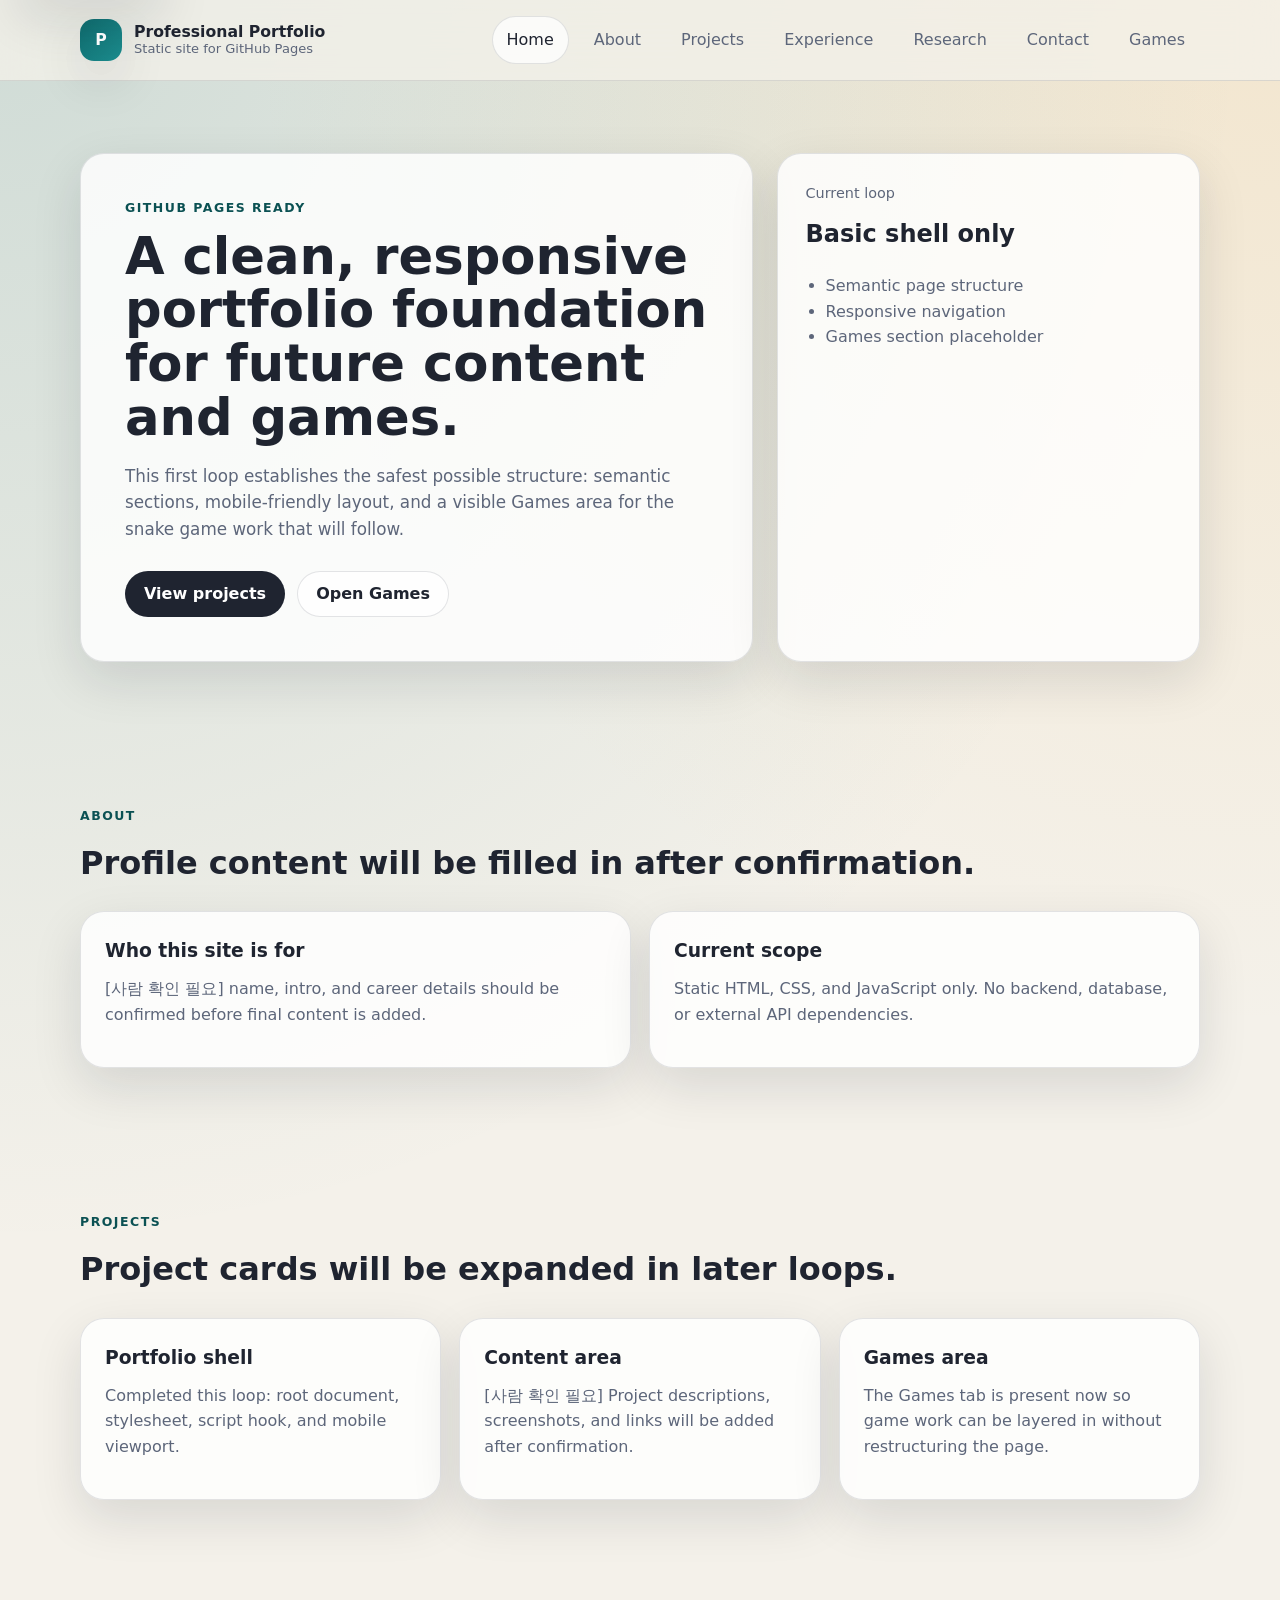
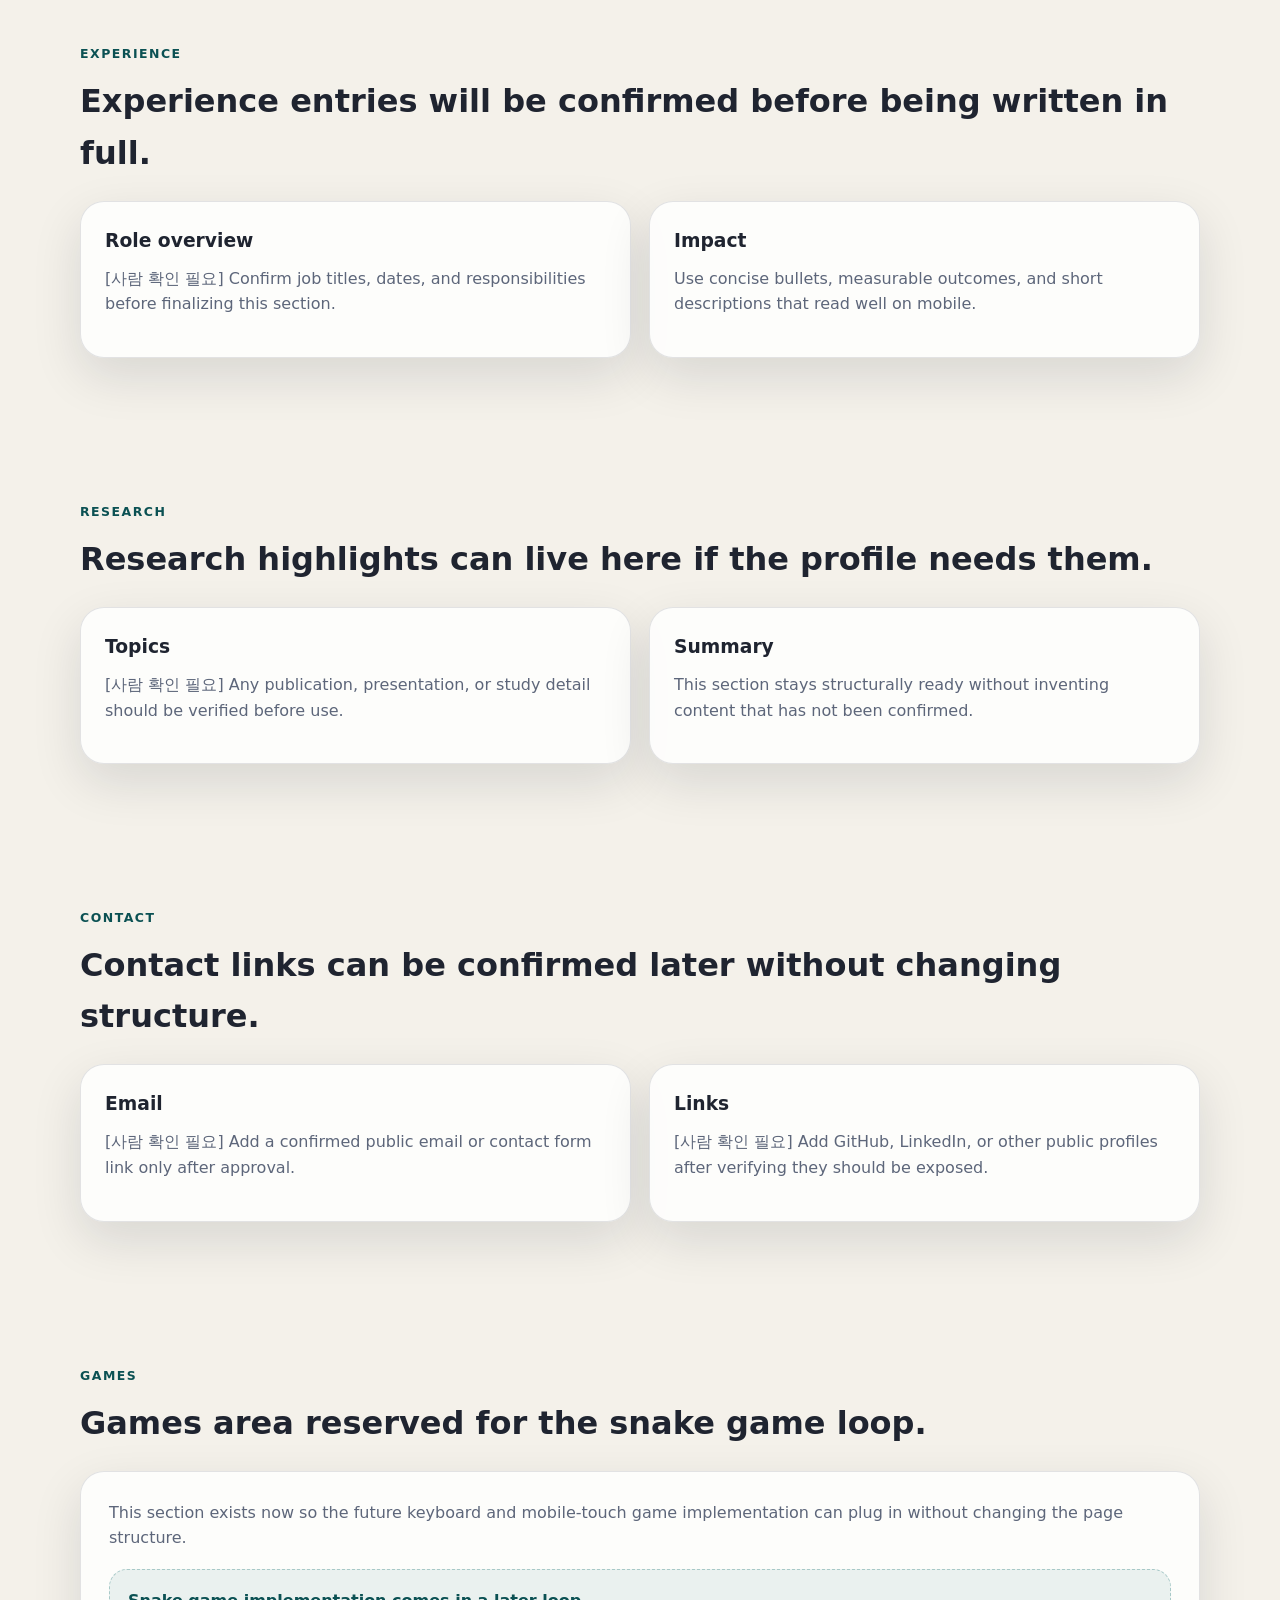
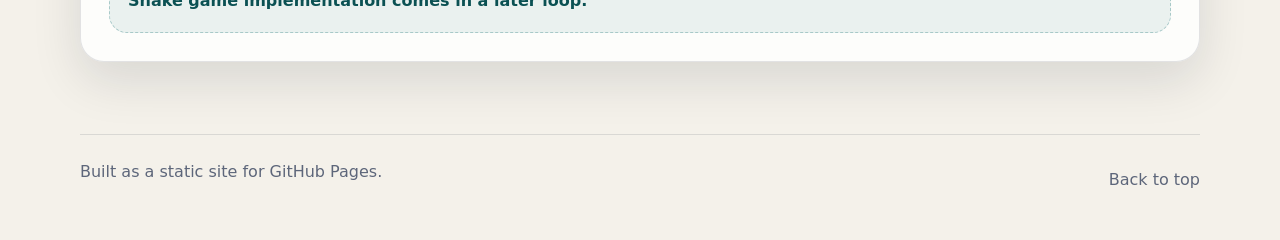
==== index.html @ cdcb4dc9 "Add static portfolio shell and verifier docs" ====
<!doctype html>
<html lang="en">
  <head>
    <meta charset="utf-8">
    <meta name="viewport" content="width=device-width, initial-scale=1">
    <meta name="description" content="Professional portfolio website with a Games section.">
    <title>Professional Portfolio</title>
    <link rel="stylesheet" href="styles.css">
    <script src="script.js" defer></script>
  </head>
  <body>
    <a class="skip-link" href="#main">Skip to content</a>

    <header class="site-header">
      <div class="shell header-shell">
        <a class="brand" href="#home" aria-label="Professional Portfolio home">
          <span class="brand-mark">P</span>
          <span class="brand-text">
            <strong>Professional Portfolio</strong>
            <small>Static site for GitHub Pages</small>
          </span>
        </a>

        <nav class="site-nav" aria-label="Primary">
          <a class="nav-link" href="#home">Home</a>
          <a class="nav-link" href="#about">About</a>
          <a class="nav-link" href="#projects">Projects</a>
          <a class="nav-link" href="#experience">Experience</a>
          <a class="nav-link" href="#research">Research</a>
          <a class="nav-link" href="#contact">Contact</a>
          <a class="nav-link" href="#games">Games</a>
        </nav>
      </div>
    </header>

    <main id="main">
      <section class="hero section shell" id="home">
        <div class="hero-copy">
          <p class="eyebrow">GitHub Pages ready</p>
          <h1>A clean, responsive portfolio foundation for future content and games.</h1>
          <p class="lead">
            This first loop establishes the safest possible structure: semantic sections,
            mobile-friendly layout, and a visible Games area for the snake game work that will follow.
          </p>
          <div class="hero-actions">
            <a class="button button-primary" href="#projects">View projects</a>
            <a class="button button-secondary" href="#games">Open Games</a>
          </div>
        </div>

        <aside class="hero-card" aria-label="Current build status">
          <p class="card-label">Current loop</p>
          <h2>Basic shell only</h2>
          <ul class="status-list">
            <li>Semantic page structure</li>
            <li>Responsive navigation</li>
            <li>Games section placeholder</li>
          </ul>
        </aside>
      </section>

      <section class="section shell" id="about">
        <div class="section-heading">
          <p class="eyebrow">About</p>
          <h2>Profile content will be filled in after confirmation.</h2>
        </div>
        <div class="content-grid">
          <article class="info-card">
            <h3>Who this site is for</h3>
            <p>[사람 확인 필요] name, intro, and career details should be confirmed before final content is added.</p>
          </article>
          <article class="info-card">
            <h3>Current scope</h3>
            <p>Static HTML, CSS, and JavaScript only. No backend, database, or external API dependencies.</p>
          </article>
        </div>
      </section>

      <section class="section shell" id="projects">
        <div class="section-heading">
          <p class="eyebrow">Projects</p>
          <h2>Project cards will be expanded in later loops.</h2>
        </div>
        <div class="project-grid">
          <article class="project-card">
            <h3>Portfolio shell</h3>
            <p>Completed this loop: root document, stylesheet, script hook, and mobile viewport.</p>
          </article>
          <article class="project-card">
            <h3>Content area</h3>
            <p>[사람 확인 필요] Project descriptions, screenshots, and links will be added after confirmation.</p>
          </article>
          <article class="project-card">
            <h3>Games area</h3>
            <p>The Games tab is present now so game work can be layered in without restructuring the page.</p>
          </article>
        </div>
      </section>

      <section class="section shell" id="experience">
        <div class="section-heading">
          <p class="eyebrow">Experience</p>
          <h2>Experience entries will be confirmed before being written in full.</h2>
        </div>
        <div class="content-grid">
          <article class="info-card">
            <h3>Role overview</h3>
            <p>[사람 확인 필요] Confirm job titles, dates, and responsibilities before finalizing this section.</p>
          </article>
          <article class="info-card">
            <h3>Impact</h3>
            <p>Use concise bullets, measurable outcomes, and short descriptions that read well on mobile.</p>
          </article>
        </div>
      </section>

      <section class="section shell" id="research">
        <div class="section-heading">
          <p class="eyebrow">Research</p>
          <h2>Research highlights can live here if the profile needs them.</h2>
        </div>
        <div class="content-grid">
          <article class="info-card">
            <h3>Topics</h3>
            <p>[사람 확인 필요] Any publication, presentation, or study detail should be verified before use.</p>
          </article>
          <article class="info-card">
            <h3>Summary</h3>
            <p>This section stays structurally ready without inventing content that has not been confirmed.</p>
          </article>
        </div>
      </section>

      <section class="section shell" id="contact">
        <div class="section-heading">
          <p class="eyebrow">Contact</p>
          <h2>Contact links can be confirmed later without changing structure.</h2>
        </div>
        <div class="content-grid">
          <article class="info-card">
            <h3>Email</h3>
            <p>[사람 확인 필요] Add a confirmed public email or contact form link only after approval.</p>
          </article>
          <article class="info-card">
            <h3>Links</h3>
            <p>[사람 확인 필요] Add GitHub, LinkedIn, or other public profiles after verifying they should be exposed.</p>
          </article>
        </div>
      </section>

      <section class="section shell" id="games">
        <div class="section-heading">
          <p class="eyebrow">Games</p>
          <h2>Games area reserved for the snake game loop.</h2>
        </div>
        <div class="games-panel">
          <p>
            This section exists now so the future keyboard and mobile-touch game implementation
            can plug in without changing the page structure.
          </p>
          <div class="games-placeholder" role="status" aria-live="polite">
            Snake game implementation comes in a later loop.
          </div>
        </div>
      </section>
    </main>

    <footer class="site-footer shell">
      <p>Built as a static site for GitHub Pages.</p>
      <a href="#home">Back to top</a>
    </footer>
  </body>
</html>
---- styles.css ----
:root {
  color-scheme: light;
  --bg: #f4f1ea;
  --surface: rgba(255, 255, 255, 0.82);
  --surface-strong: #ffffff;
  --text: #1f2430;
  --muted: #5d667a;
  --line: rgba(31, 36, 48, 0.12);
  --accent: #0f6b6d;
  --accent-strong: #0b5153;
  --shadow: 0 18px 50px rgba(20, 28, 40, 0.12);
  --radius: 24px;
  --shell: min(1120px, calc(100vw - 32px));
}

*,
*::before,
*::after {
  box-sizing: border-box;
}

html {
  scroll-behavior: smooth;
}

body {
  margin: 0;
  font-family: Inter, ui-sans-serif, system-ui, -apple-system, BlinkMacSystemFont, "Segoe UI", sans-serif;
  color: var(--text);
  background:
    radial-gradient(circle at top left, rgba(15, 107, 109, 0.16), transparent 34%),
    radial-gradient(circle at top right, rgba(237, 180, 84, 0.18), transparent 28%),
    var(--bg);
  line-height: 1.6;
  overflow-x: clip;
}

a {
  color: inherit;
  text-decoration: none;
}

a:hover {
  color: var(--accent);
}

.skip-link {
  position: absolute;
  top: -48px;
  left: 16px;
  z-index: 20;
  padding: 10px 14px;
  border-radius: 999px;
  background: var(--surface-strong);
  border: 1px solid var(--line);
  box-shadow: var(--shadow);
}

.skip-link:focus {
  top: 16px;
}

.shell {
  width: var(--shell);
  margin: 0 auto;
}

.site-header {
  position: sticky;
  top: 0;
  z-index: 10;
  backdrop-filter: blur(18px);
  background: rgba(244, 241, 234, 0.78);
  border-bottom: 1px solid var(--line);
}

.header-shell {
  display: flex;
  align-items: center;
  justify-content: space-between;
  gap: 24px;
  padding: 16px 0;
}

.brand {
  display: inline-flex;
  align-items: center;
  gap: 12px;
  font-size: 0.98rem;
}

.brand-mark {
  display: grid;
  place-items: center;
  width: 42px;
  height: 42px;
  border-radius: 14px;
  background: linear-gradient(135deg, var(--accent), #1c8c8e);
  color: #fff;
  font-weight: 700;
  box-shadow: var(--shadow);
}

.brand-text {
  display: grid;
}

.brand-text strong,
.brand-text small {
  line-height: 1.2;
}

.brand-text small {
  color: var(--muted);
}

.site-nav {
  display: flex;
  flex-wrap: wrap;
  justify-content: flex-end;
  gap: 10px;
}

.nav-link {
  padding: 10px 14px;
  border-radius: 999px;
  border: 1px solid transparent;
  color: var(--muted);
  transition: background-color 160ms ease, border-color 160ms ease, color 160ms ease;
}

.nav-link:hover,
.nav-link[aria-current="page"] {
  color: var(--text);
  background: rgba(255, 255, 255, 0.72);
  border-color: var(--line);
}

.section {
  padding: 72px 0;
}

.hero {
  display: grid;
  grid-template-columns: minmax(0, 1.35fr) minmax(280px, 0.85fr);
  gap: 24px;
  align-items: stretch;
}

.hero-copy,
.hero-card,
.info-card,
.project-card,
.games-panel {
  background: var(--surface);
  border: 1px solid var(--line);
  border-radius: var(--radius);
  box-shadow: var(--shadow);
}

.hero-copy {
  padding: 44px;
}

.eyebrow {
  margin: 0 0 12px;
  color: var(--accent-strong);
  text-transform: uppercase;
  letter-spacing: 0.12em;
  font-size: 0.78rem;
  font-weight: 700;
}

h1,
h2,
h3,
p {
  margin-top: 0;
}

h1 {
  margin-bottom: 18px;
  font-size: clamp(2.4rem, 4vw, 4.4rem);
  line-height: 1.05;
}

.lead {
  max-width: 62ch;
  margin-bottom: 28px;
  color: var(--muted);
  font-size: 1.05rem;
}

.hero-actions {
  display: flex;
  flex-wrap: wrap;
  gap: 12px;
}

.button {
  display: inline-flex;
  align-items: center;
  justify-content: center;
  min-height: 46px;
  padding: 0 18px;
  border-radius: 999px;
  border: 1px solid var(--line);
  font-weight: 600;
}

.button-primary {
  background: var(--text);
  color: #fff;
}

.button-primary:hover {
  color: #fff;
  background: #11161f;
}

.button-secondary {
  background: rgba(255, 255, 255, 0.72);
}

.hero-card {
  padding: 28px;
}

.card-label {
  margin-bottom: 10px;
  color: var(--muted);
  font-size: 0.9rem;
}

.status-list {
  margin: 18px 0 0;
  padding-left: 20px;
  color: var(--muted);
}

.section-heading {
  margin-bottom: 22px;
}

.section-heading h2 {
  margin-bottom: 0;
  font-size: clamp(1.5rem, 2.5vw, 2.2rem);
}

.content-grid,
.project-grid {
  display: grid;
  gap: 18px;
}

.content-grid {
  grid-template-columns: repeat(2, minmax(0, 1fr));
}

.project-grid {
  grid-template-columns: repeat(3, minmax(0, 1fr));
}

.info-card,
.project-card {
  padding: 24px;
}

.info-card h3,
.project-card h3 {
  margin-bottom: 10px;
}

.info-card p,
.project-card p,
.games-panel p {
  color: var(--muted);
}

.games-panel {
  padding: 28px;
}

.games-placeholder {
  margin-top: 18px;
  padding: 18px;
  border-radius: 18px;
  background: rgba(15, 107, 109, 0.08);
  border: 1px dashed rgba(15, 107, 109, 0.3);
  color: var(--accent-strong);
  font-weight: 600;
}

.site-footer {
  display: flex;
  align-items: center;
  justify-content: space-between;
  gap: 16px;
  padding: 24px 0 40px;
  color: var(--muted);
  border-top: 1px solid var(--line);
}

@media (max-width: 900px) {
  .hero,
  .content-grid,
  .project-grid {
    grid-template-columns: 1fr;
  }

  .hero-copy {
    padding: 32px;
  }
}

@media (max-width: 640px) {
  .shell {
    width: min(100vw - 20px, 1120px);
  }

  .header-shell {
    flex-direction: column;
    align-items: flex-start;
  }

  .site-nav {
    justify-content: flex-start;
    gap: 8px;
  }

  .section {
    padding: 56px 0;
  }

  .hero-copy,
  .hero-card,
  .info-card,
  .project-card,
  .games-panel {
    padding: 22px;
  }

  .site-footer {
    flex-direction: column;
    align-items: flex-start;
  }
}
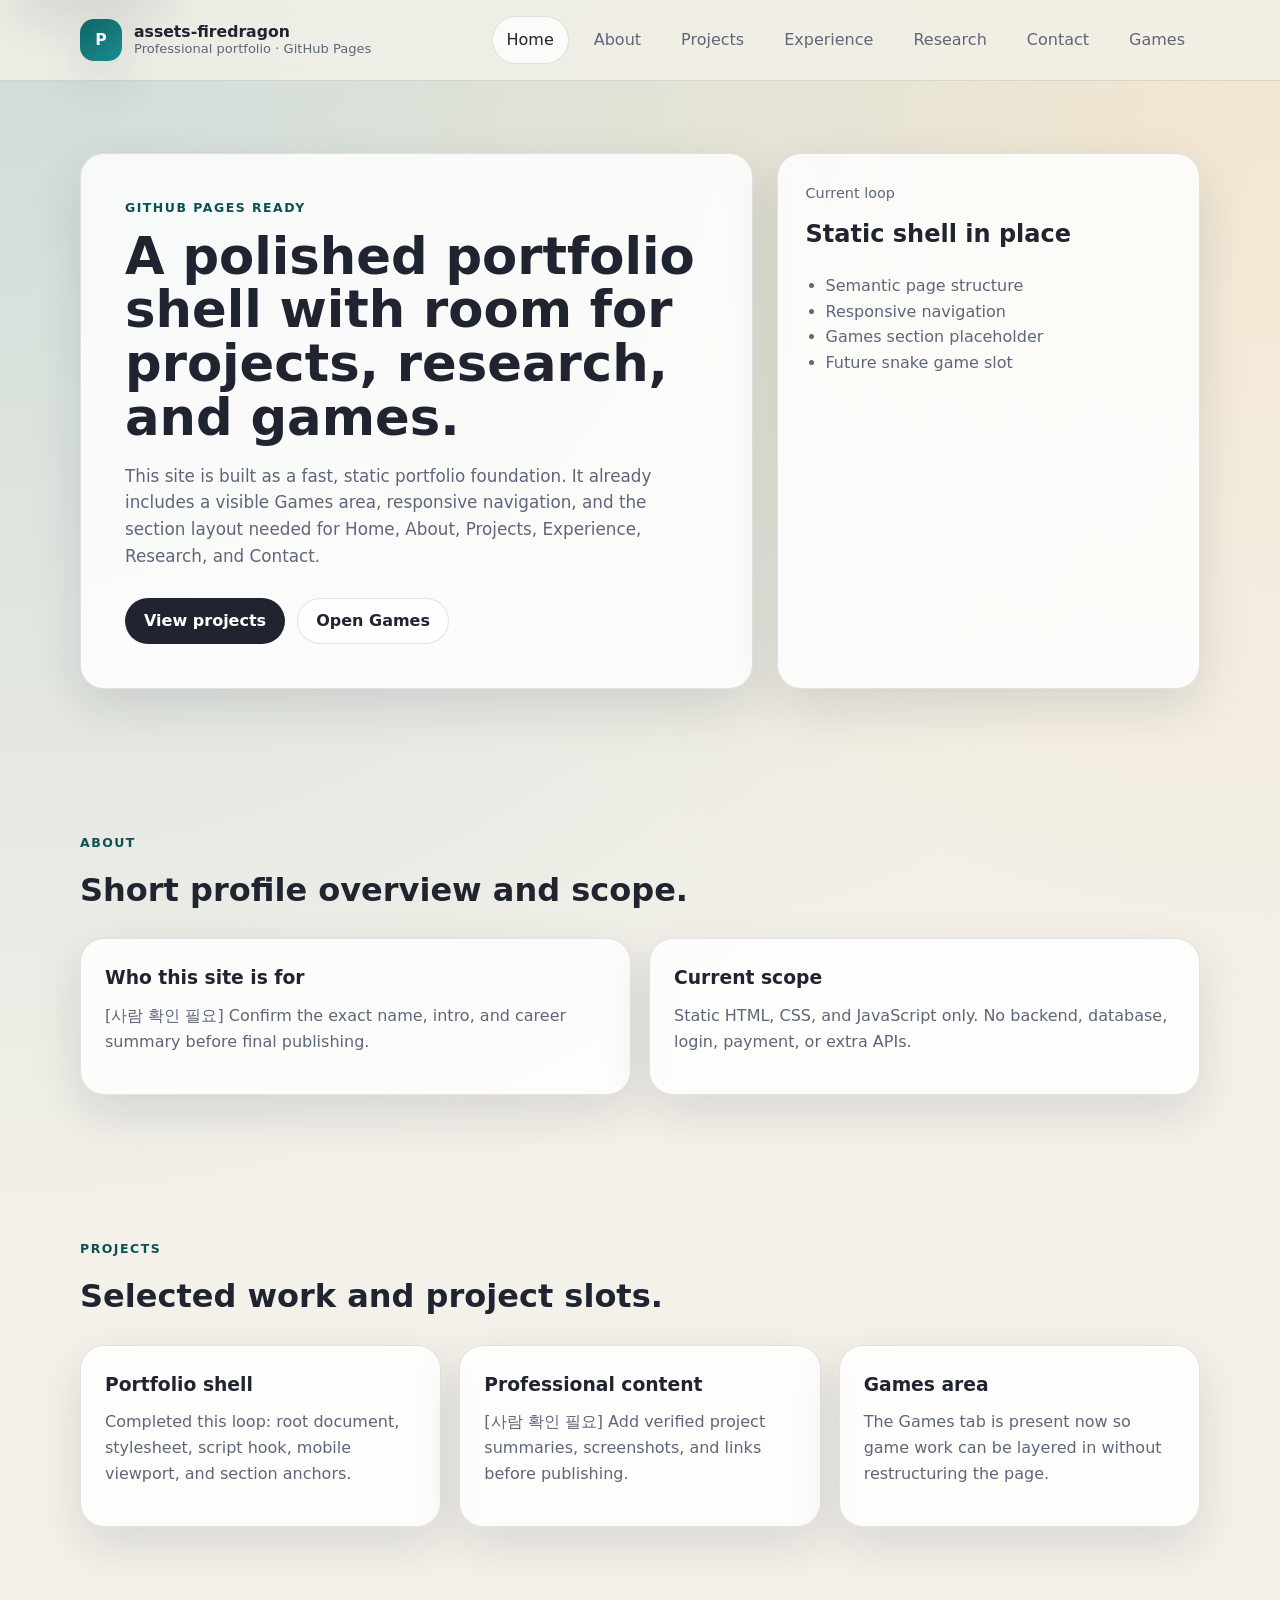
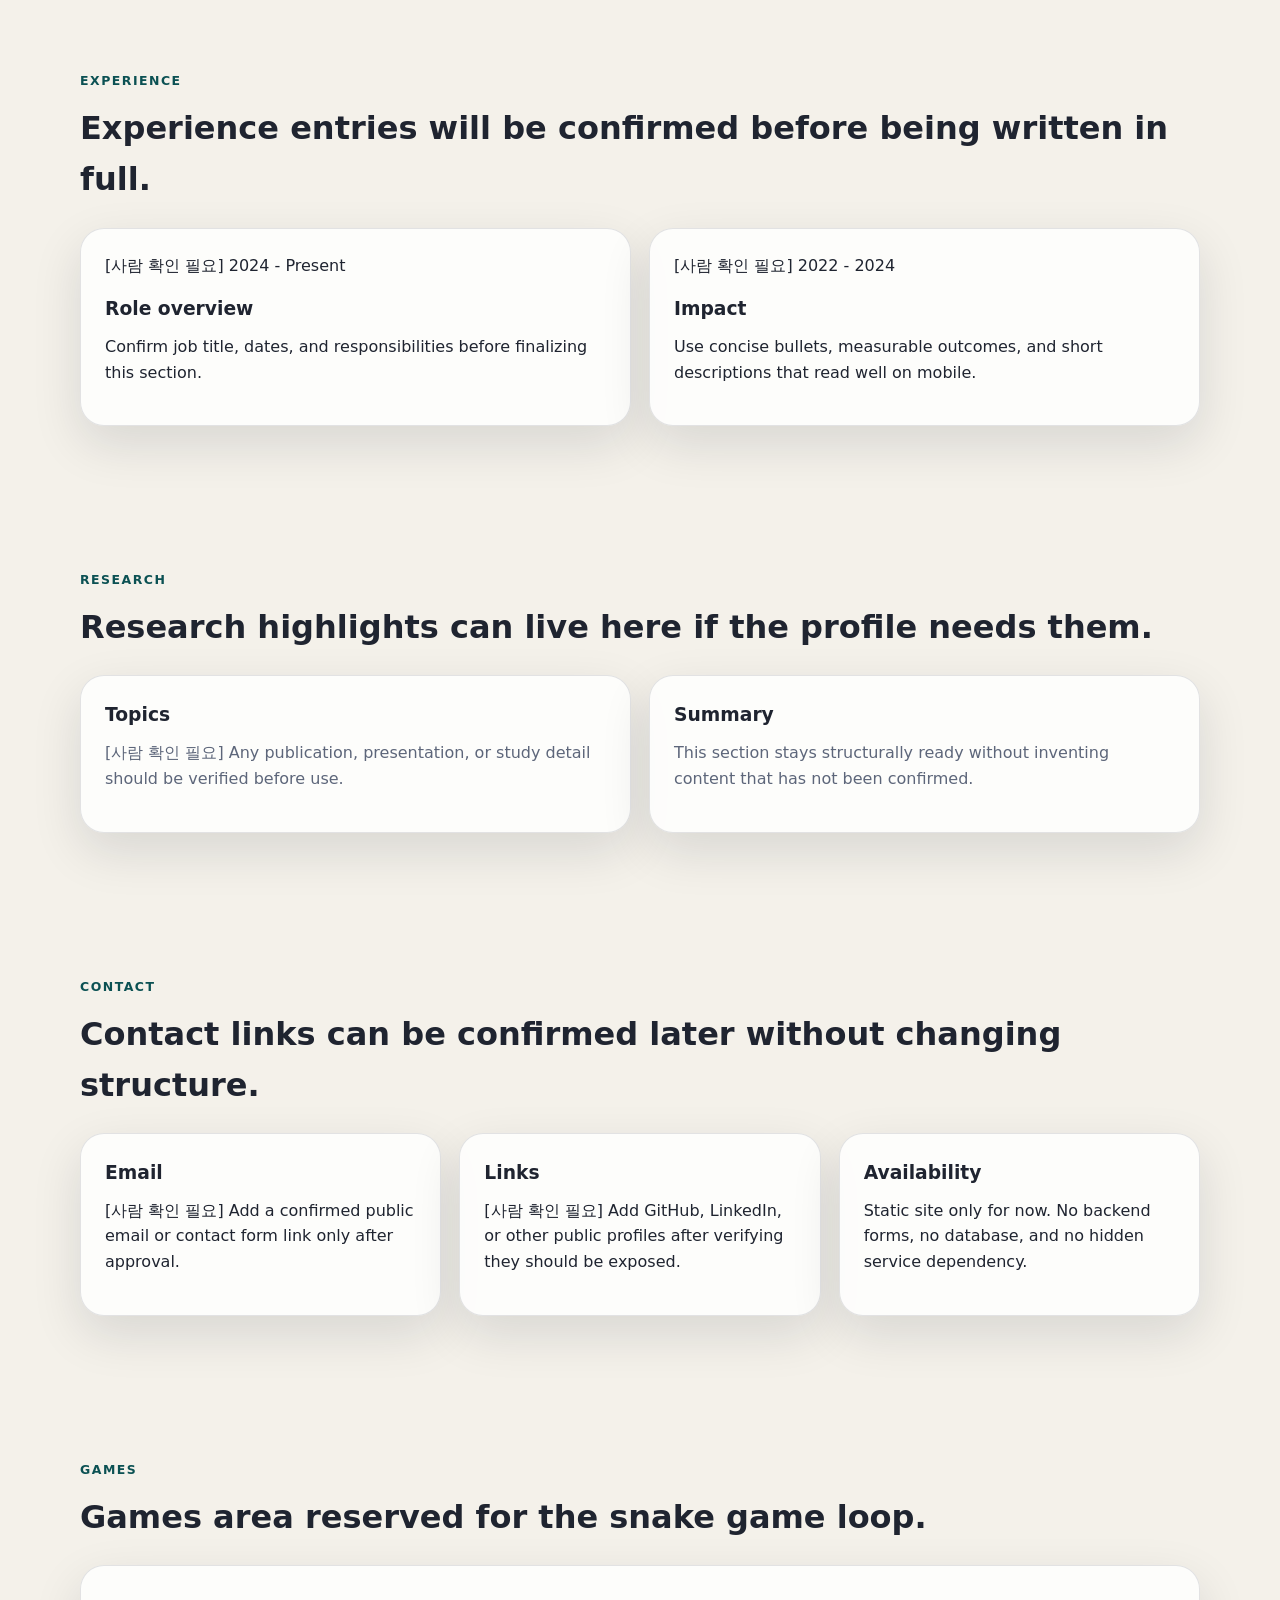
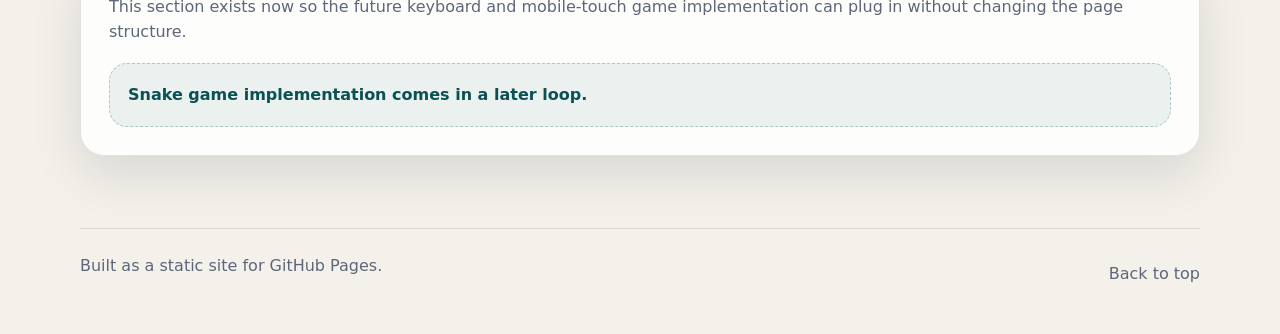
==== commit 4c5ea5c0: "Refresh portfolio content for launch" ====
--- a/index.html
+++ b/index.html
@@ -4,7 +4,7 @@
     <meta charset="utf-8">
     <meta name="viewport" content="width=device-width, initial-scale=1">
     <meta name="description" content="Professional portfolio website with a Games section.">
-    <title>Professional Portfolio</title>
+    <title>assets-firedragon | Professional Portfolio</title>
     <link rel="stylesheet" href="styles.css">
     <script src="script.js" defer></script>
   </head>
@@ -13,11 +13,11 @@
 
     <header class="site-header">
       <div class="shell header-shell">
-        <a class="brand" href="#home" aria-label="Professional Portfolio home">
+        <a class="brand" href="#home" aria-label="assets-firedragon home">
           <span class="brand-mark">P</span>
           <span class="brand-text">
-            <strong>Professional Portfolio</strong>
-            <small>Static site for GitHub Pages</small>
+            <strong>assets-firedragon</strong>
+            <small>Professional portfolio · GitHub Pages</small>
           </span>
         </a>
 
@@ -37,10 +37,11 @@
       <section class="hero section shell" id="home">
         <div class="hero-copy">
           <p class="eyebrow">GitHub Pages ready</p>
-          <h1>A clean, responsive portfolio foundation for future content and games.</h1>
+          <h1>A polished portfolio shell with room for projects, research, and games.</h1>
           <p class="lead">
-            This first loop establishes the safest possible structure: semantic sections,
-            mobile-friendly layout, and a visible Games area for the snake game work that will follow.
+            This site is built as a fast, static portfolio foundation. It already includes
+            a visible Games area, responsive navigation, and the section layout needed for
+            Home, About, Projects, Experience, Research, and Contact.
           </p>
           <div class="hero-actions">
             <a class="button button-primary" href="#projects">View projects</a>
@@ -50,11 +51,12 @@
 
         <aside class="hero-card" aria-label="Current build status">
           <p class="card-label">Current loop</p>
-          <h2>Basic shell only</h2>
+          <h2>Static shell in place</h2>
           <ul class="status-list">
             <li>Semantic page structure</li>
             <li>Responsive navigation</li>
             <li>Games section placeholder</li>
+            <li>Future snake game slot</li>
           </ul>
         </aside>
       </section>
@@ -62,16 +64,16 @@
       <section class="section shell" id="about">
         <div class="section-heading">
           <p class="eyebrow">About</p>
-          <h2>Profile content will be filled in after confirmation.</h2>
+          <h2>Short profile overview and scope.</h2>
         </div>
         <div class="content-grid">
           <article class="info-card">
             <h3>Who this site is for</h3>
-            <p>[사람 확인 필요] name, intro, and career details should be confirmed before final content is added.</p>
+            <p>[사람 확인 필요] Confirm the exact name, intro, and career summary before final publishing.</p>
           </article>
           <article class="info-card">
             <h3>Current scope</h3>
-            <p>Static HTML, CSS, and JavaScript only. No backend, database, or external API dependencies.</p>
+            <p>Static HTML, CSS, and JavaScript only. No backend, database, login, payment, or extra APIs.</p>
           </article>
         </div>
       </section>
@@ -79,16 +81,16 @@
       <section class="section shell" id="projects">
         <div class="section-heading">
           <p class="eyebrow">Projects</p>
-          <h2>Project cards will be expanded in later loops.</h2>
+          <h2>Selected work and project slots.</h2>
         </div>
         <div class="project-grid">
           <article class="project-card">
             <h3>Portfolio shell</h3>
-            <p>Completed this loop: root document, stylesheet, script hook, and mobile viewport.</p>
+            <p>Completed this loop: root document, stylesheet, script hook, mobile viewport, and section anchors.</p>
           </article>
           <article class="project-card">
-            <h3>Content area</h3>
-            <p>[사람 확인 필요] Project descriptions, screenshots, and links will be added after confirmation.</p>
+            <h3>Professional content</h3>
+            <p>[사람 확인 필요] Add verified project summaries, screenshots, and links before publishing.</p>
           </article>
           <article class="project-card">
             <h3>Games area</h3>
@@ -102,12 +104,14 @@
           <p class="eyebrow">Experience</p>
           <h2>Experience entries will be confirmed before being written in full.</h2>
         </div>
-        <div class="content-grid">
-          <article class="info-card">
+        <div class="timeline">
+          <article class="timeline-card">
+            <p class="timeline-meta">[사람 확인 필요] 2024 - Present</p>
             <h3>Role overview</h3>
-            <p>[사람 확인 필요] Confirm job titles, dates, and responsibilities before finalizing this section.</p>
+            <p>Confirm job title, dates, and responsibilities before finalizing this section.</p>
           </article>
-          <article class="info-card">
+          <article class="timeline-card">
+            <p class="timeline-meta">[사람 확인 필요] 2022 - 2024</p>
             <h3>Impact</h3>
             <p>Use concise bullets, measurable outcomes, and short descriptions that read well on mobile.</p>
           </article>
@@ -136,14 +140,18 @@
           <p class="eyebrow">Contact</p>
           <h2>Contact links can be confirmed later without changing structure.</h2>
         </div>
-        <div class="content-grid">
-          <article class="info-card">
+        <div class="contact-grid">
+          <article class="contact-card">
             <h3>Email</h3>
             <p>[사람 확인 필요] Add a confirmed public email or contact form link only after approval.</p>
           </article>
-          <article class="info-card">
+          <article class="contact-card">
             <h3>Links</h3>
             <p>[사람 확인 필요] Add GitHub, LinkedIn, or other public profiles after verifying they should be exposed.</p>
+          </article>
+          <article class="contact-card">
+            <h3>Availability</h3>
+            <p>Static site only for now. No backend forms, no database, and no hidden service dependency.</p>
           </article>
         </div>
       </section>
--- a/styles.css
+++ b/styles.css
@@ -261,13 +261,38 @@
   grid-template-columns: repeat(3, minmax(0, 1fr));
 }
 
+.timeline,
+.contact-grid {
+  display: grid;
+  gap: 18px;
+}
+
+.timeline {
+  grid-template-columns: repeat(2, minmax(0, 1fr));
+}
+
+.contact-grid {
+  grid-template-columns: repeat(3, minmax(0, 1fr));
+}
+
 .info-card,
 .project-card {
   padding: 24px;
 }
 
+.timeline-card,
+.contact-card {
+  padding: 24px;
+  border-radius: var(--radius);
+  background: var(--surface);
+  border: 1px solid var(--line);
+  box-shadow: var(--shadow);
+}
+
 .info-card h3,
-.project-card h3 {
+.project-card h3,
+.timeline-card h3,
+.contact-card h3 {
   margin-bottom: 10px;
 }
 
@@ -304,7 +329,9 @@
 @media (max-width: 900px) {
   .hero,
   .content-grid,
-  .project-grid {
+  .project-grid,
+  .timeline,
+  .contact-grid {
     grid-template-columns: 1fr;
   }
 
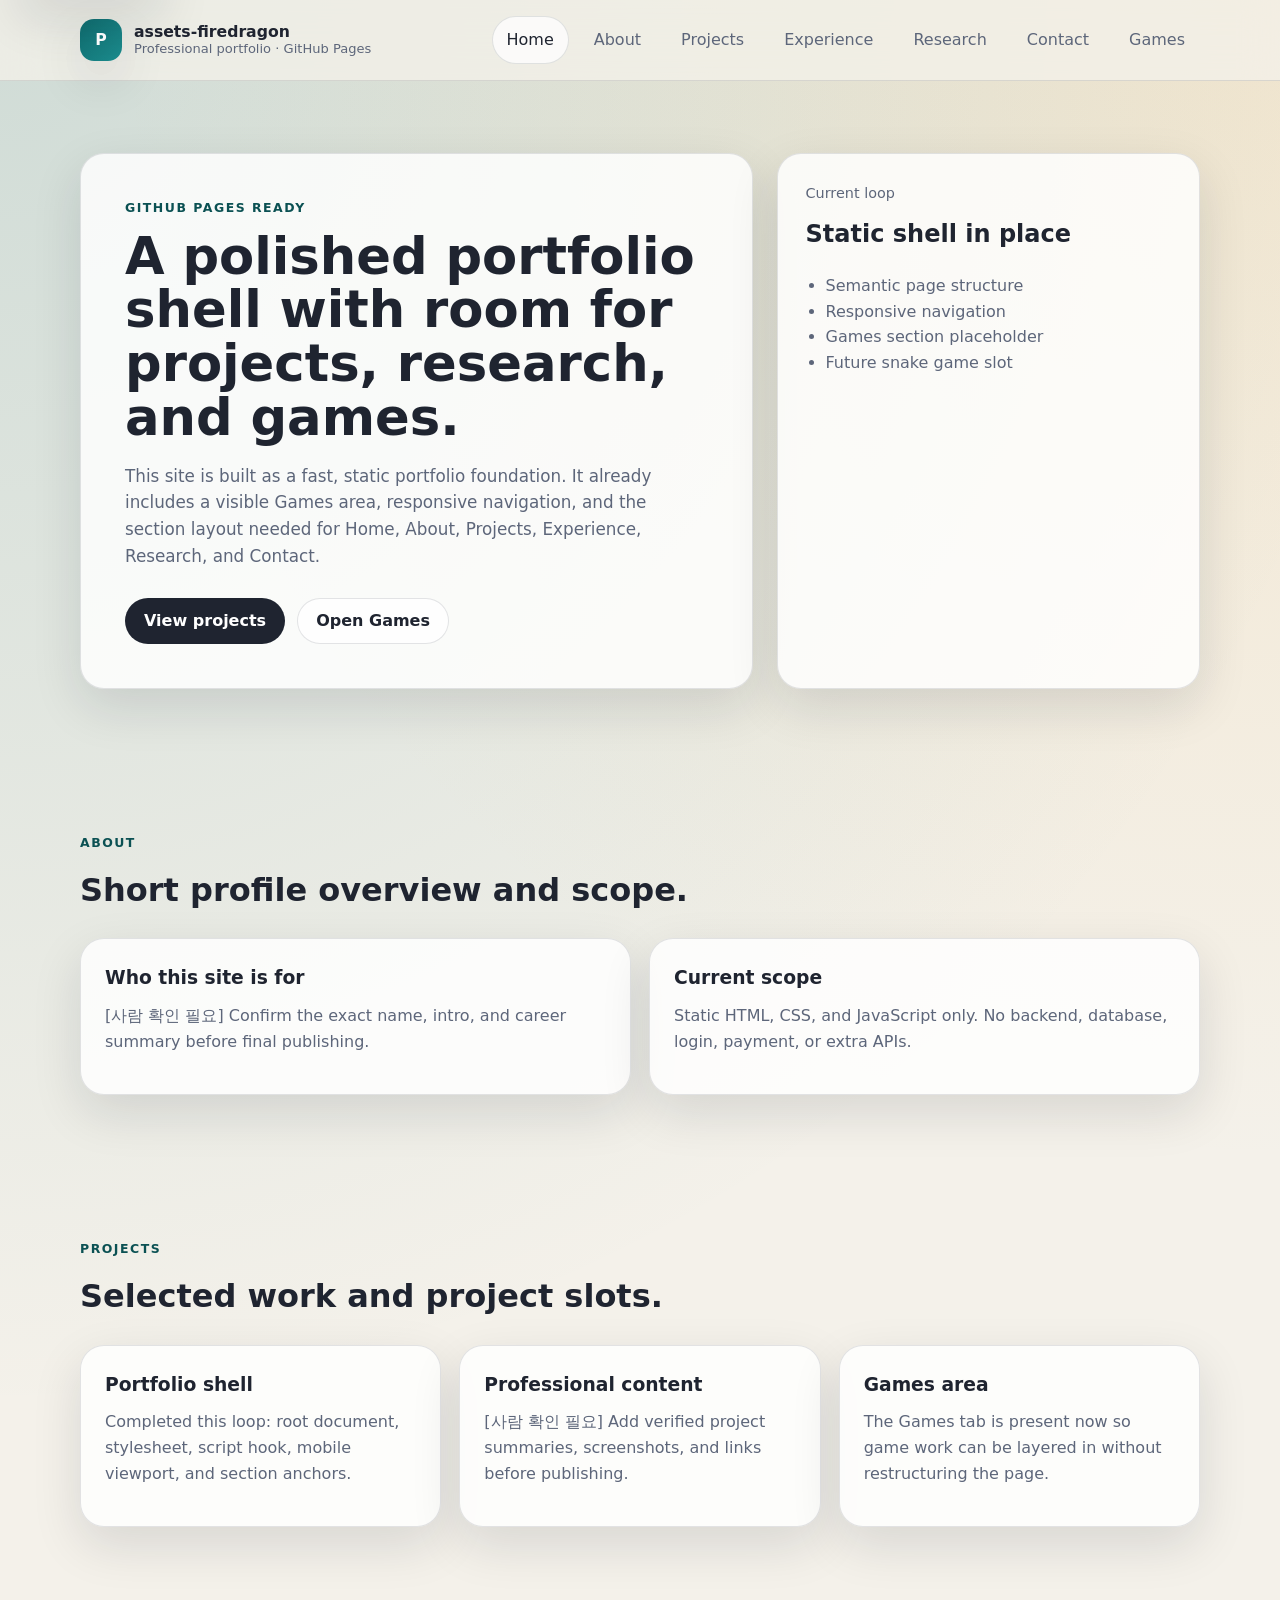
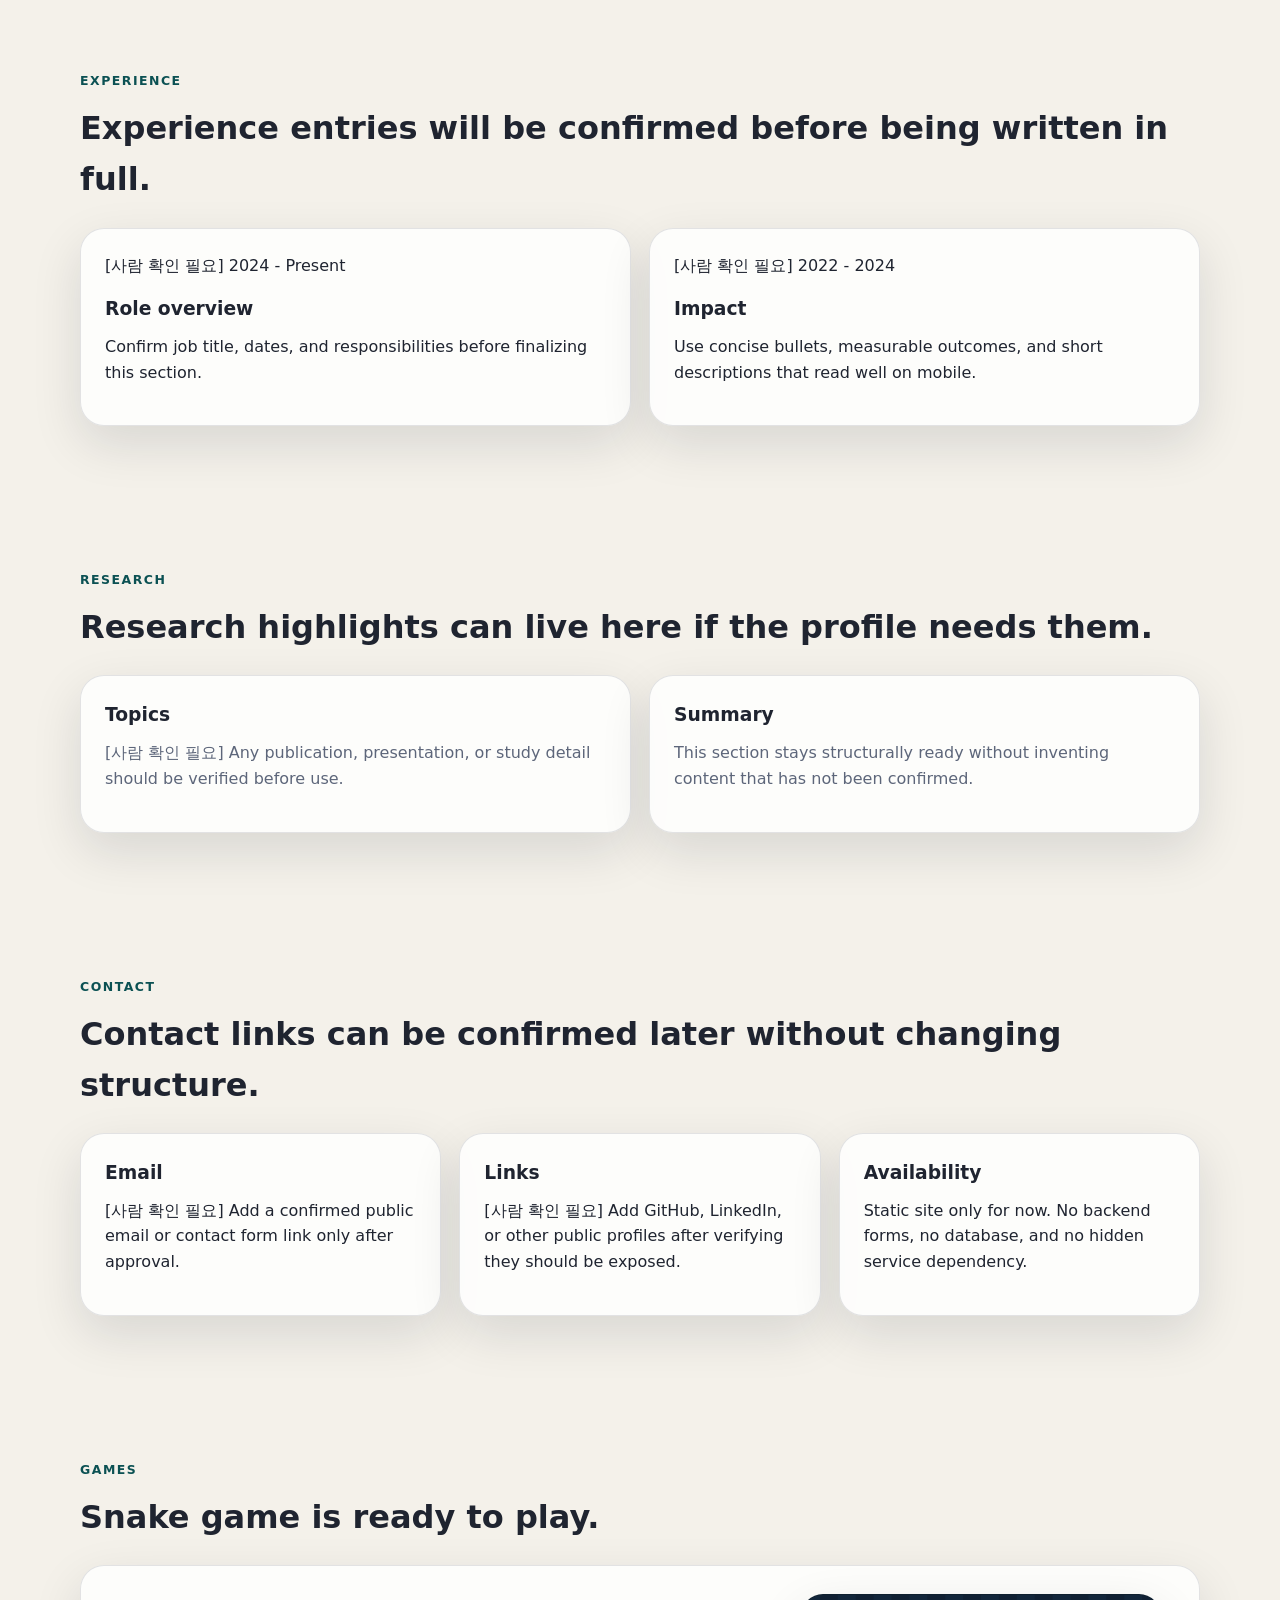
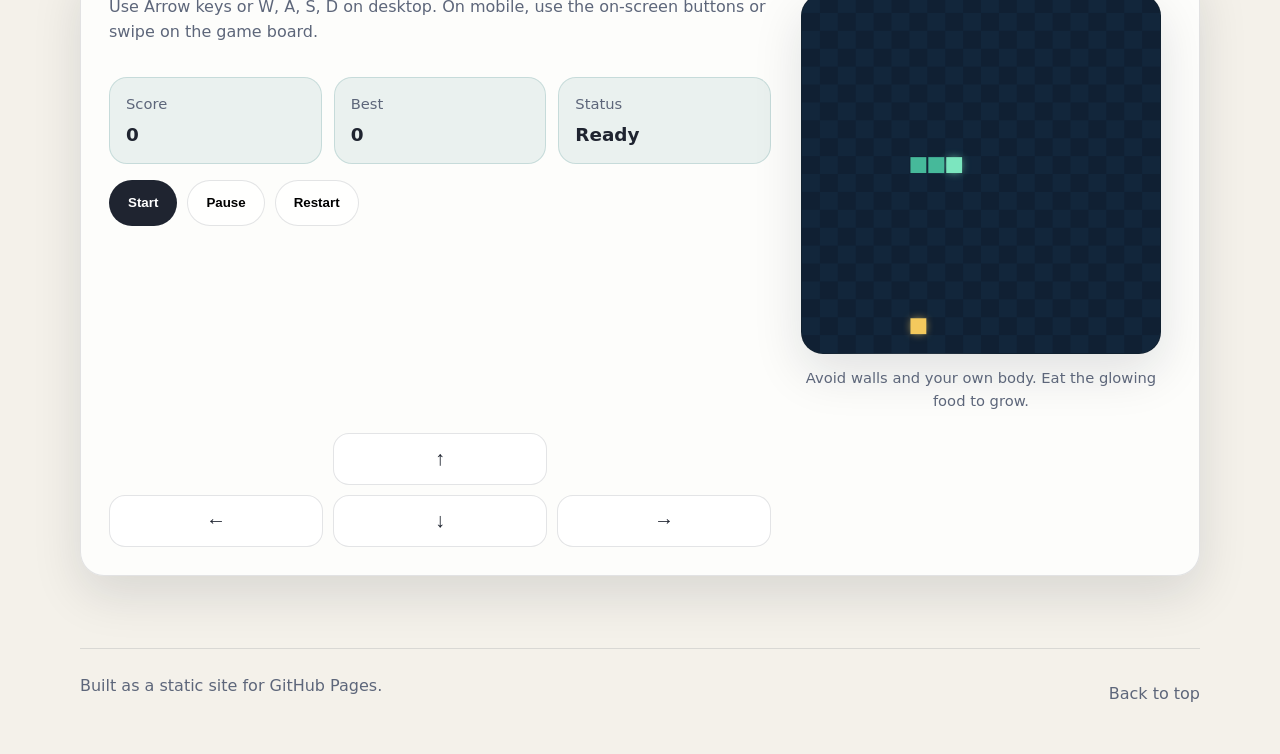
==== commit e962c3f1: "Add playable snake game to Games section" ====
--- a/index.html
+++ b/index.html
@@ -159,15 +159,33 @@
       <section class="section shell" id="games">
         <div class="section-heading">
           <p class="eyebrow">Games</p>
-          <h2>Games area reserved for the snake game loop.</h2>
+          <h2>Snake game is ready to play.</h2>
         </div>
-        <div class="games-panel">
-          <p>
-            This section exists now so the future keyboard and mobile-touch game implementation
-            can plug in without changing the page structure.
-          </p>
-          <div class="games-placeholder" role="status" aria-live="polite">
-            Snake game implementation comes in a later loop.
+        <div class="games-panel" data-game-shell>
+          <div class="games-summary">
+            <p>
+              Use Arrow keys or W, A, S, D on desktop. On mobile, use the on-screen buttons or swipe on the game board.
+            </p>
+            <div class="game-stats" aria-live="polite">
+              <div><span>Score</span><strong data-score>0</strong></div>
+              <div><span>Best</span><strong data-best-score>0</strong></div>
+              <div><span>Status</span><strong data-status>Ready</strong></div>
+            </div>
+            <div class="game-actions">
+              <button class="button button-primary" type="button" data-start>Start</button>
+              <button class="button button-secondary" type="button" data-pause>Pause</button>
+              <button class="button button-secondary" type="button" data-restart>Restart</button>
+            </div>
+          </div>
+          <div class="game-board-wrap">
+            <canvas class="game-board" width="360" height="360" data-canvas aria-label="Snake game board" role="img"></canvas>
+            <p class="game-hint">Avoid walls and your own body. Eat the glowing food to grow.</p>
+          </div>
+          <div class="game-controls" aria-label="Mobile controls">
+            <button class="control control-up" type="button" data-dir="up" aria-label="Move up">↑</button>
+            <button class="control control-left" type="button" data-dir="left" aria-label="Move left">←</button>
+            <button class="control control-down" type="button" data-dir="down" aria-label="Move down">↓</button>
+            <button class="control control-right" type="button" data-dir="right" aria-label="Move right">→</button>
           </div>
         </div>
       </section>
--- a/styles.css
+++ b/styles.css
@@ -304,6 +304,112 @@
 
 .games-panel {
   padding: 28px;
+  display: grid;
+  gap: 20px;
+  grid-template-columns: minmax(0, 1fr) minmax(320px, 380px);
+  align-items: start;
+}
+
+.games-summary {
+  display: grid;
+  gap: 16px;
+}
+
+.game-stats {
+  display: grid;
+  grid-template-columns: repeat(3, minmax(0, 1fr));
+  gap: 12px;
+}
+
+.game-stats div {
+  padding: 14px 16px;
+  border-radius: 18px;
+  background: rgba(15, 107, 109, 0.08);
+  border: 1px solid rgba(15, 107, 109, 0.16);
+}
+
+.game-stats span,
+.game-hint {
+  display: block;
+  color: var(--muted);
+  font-size: 0.92rem;
+}
+
+.game-stats strong {
+  display: block;
+  margin-top: 4px;
+  font-size: 1.15rem;
+}
+
+.game-actions {
+  display: flex;
+  flex-wrap: wrap;
+  gap: 10px;
+}
+
+.game-board-wrap {
+  display: grid;
+  gap: 12px;
+  justify-items: center;
+}
+
+.game-board {
+  width: min(100%, 360px);
+  aspect-ratio: 1;
+  border-radius: 22px;
+  background:
+    radial-gradient(circle at 30% 20%, rgba(255, 255, 255, 0.3), transparent 30%),
+    #102030;
+  border: 1px solid rgba(16, 32, 48, 0.16);
+  box-shadow: inset 0 0 0 1px rgba(255,255,255,0.04), var(--shadow);
+  touch-action: none;
+}
+
+.game-controls {
+  display: grid;
+  grid-template-columns: repeat(3, minmax(0, 1fr));
+  gap: 10px;
+  align-items: center;
+  justify-items: center;
+}
+
+.control {
+  width: 100%;
+  min-height: 52px;
+  border: 1px solid var(--line);
+  border-radius: 16px;
+  background: rgba(255, 255, 255, 0.82);
+  font-size: 1.25rem;
+  font-weight: 700;
+  color: var(--text);
+}
+
+.control-up {
+  grid-column: 2;
+}
+
+.control-left {
+  grid-column: 1;
+}
+
+.control-down {
+  grid-column: 2;
+}
+
+.control-right {
+  grid-column: 3;
+}
+
+.game-hint {
+  margin: 0;
+  text-align: center;
+}
+
+.game-board:focus,
+.control:focus,
+.button:focus {
+  outline: 3px solid rgba(15, 107, 109, 0.35);
+  outline-offset: 2px;
 }
 
 .games-placeholder {
@@ -331,7 +437,8 @@
   .content-grid,
   .project-grid,
   .timeline,
-  .contact-grid {
+  .contact-grid,
+  .games-panel {
     grid-template-columns: 1fr;
   }
 
@@ -371,4 +478,8 @@
     flex-direction: column;
     align-items: flex-start;
   }
-}
+
+  .game-stats {
+    grid-template-columns: 1fr;
+  }
+}
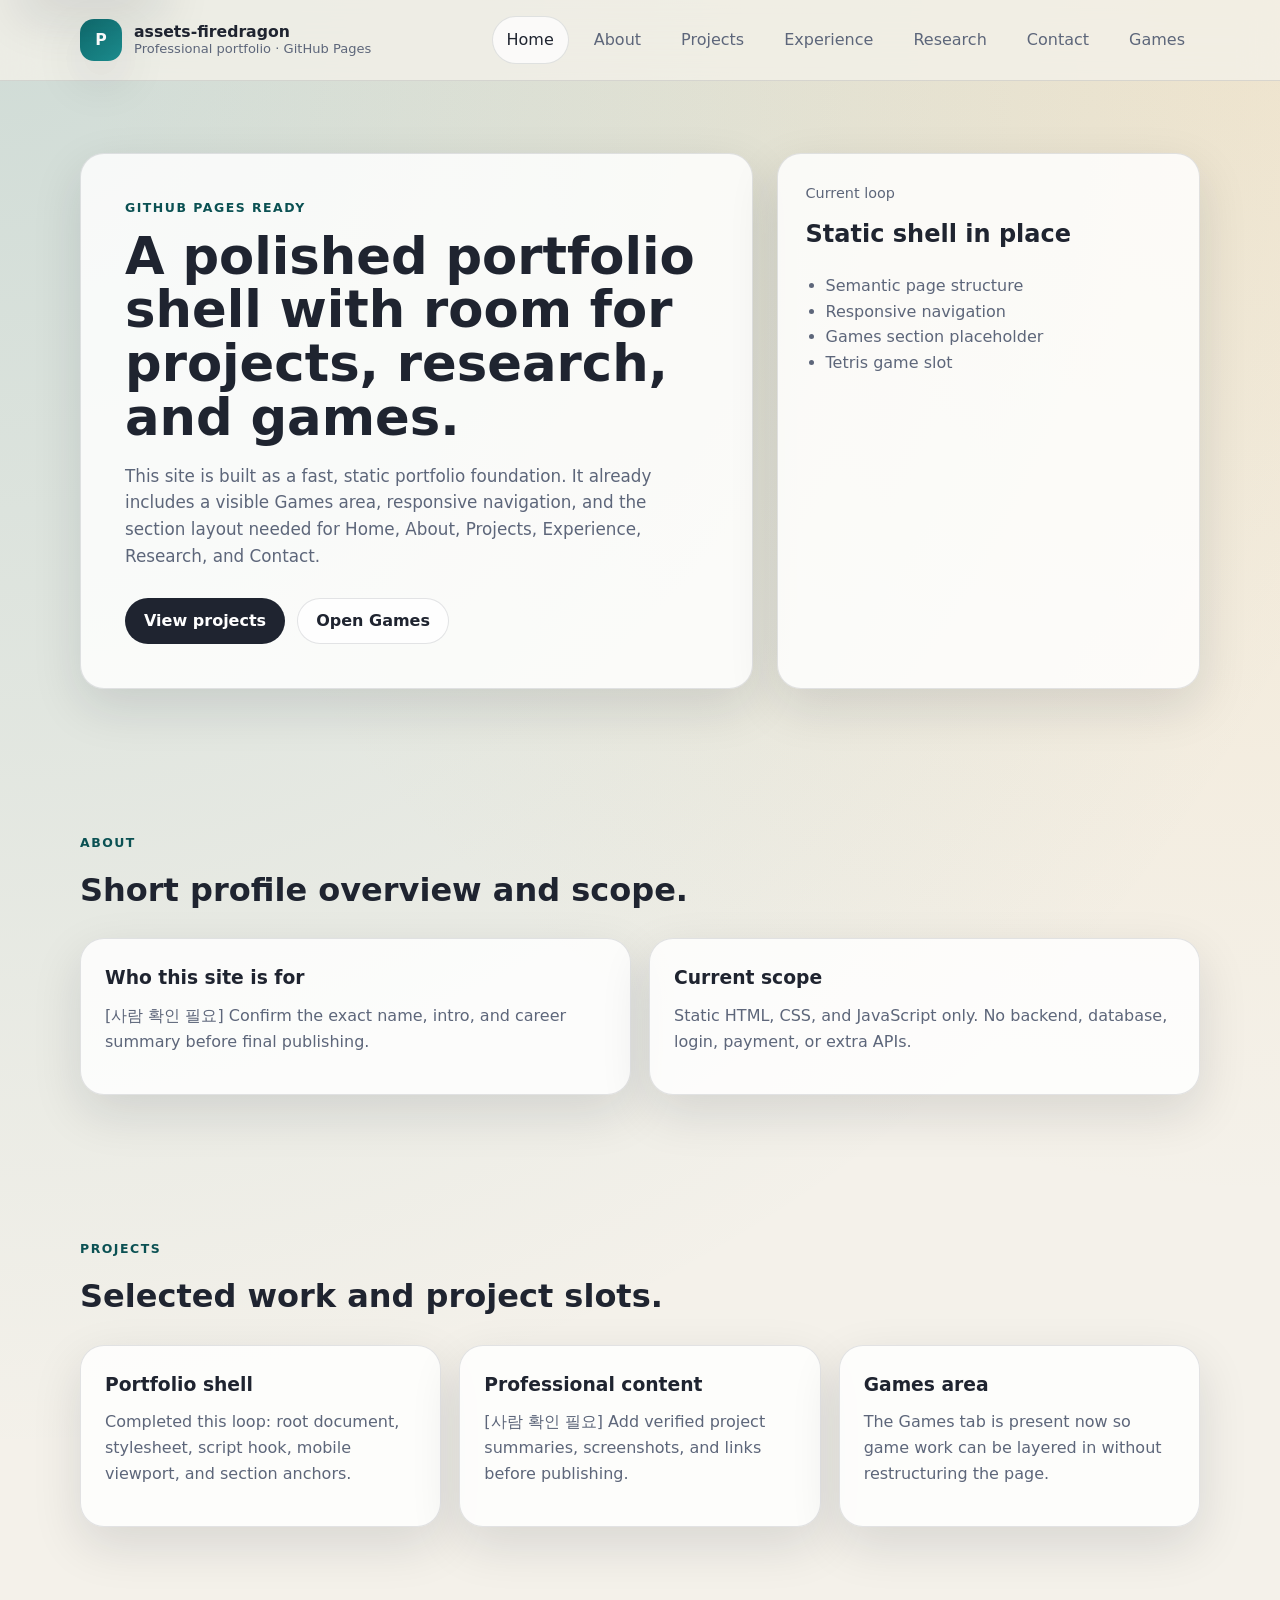
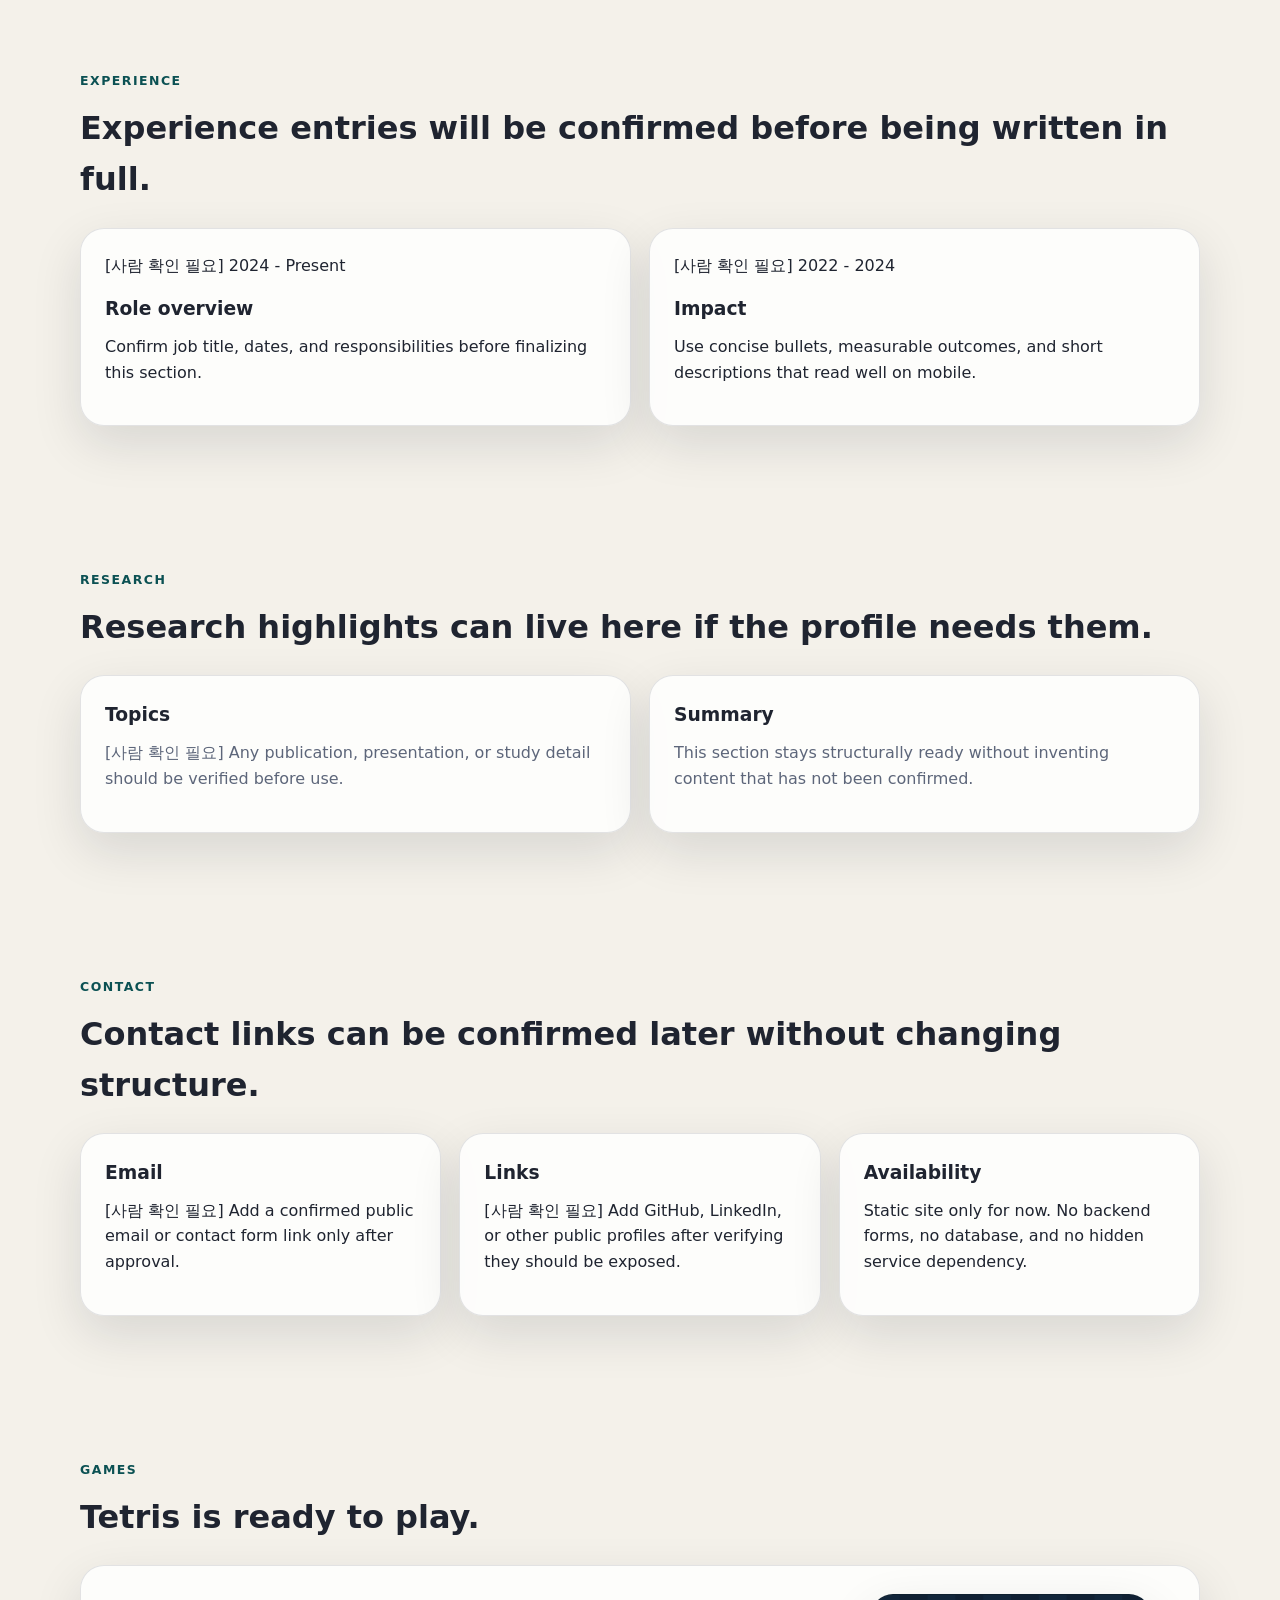
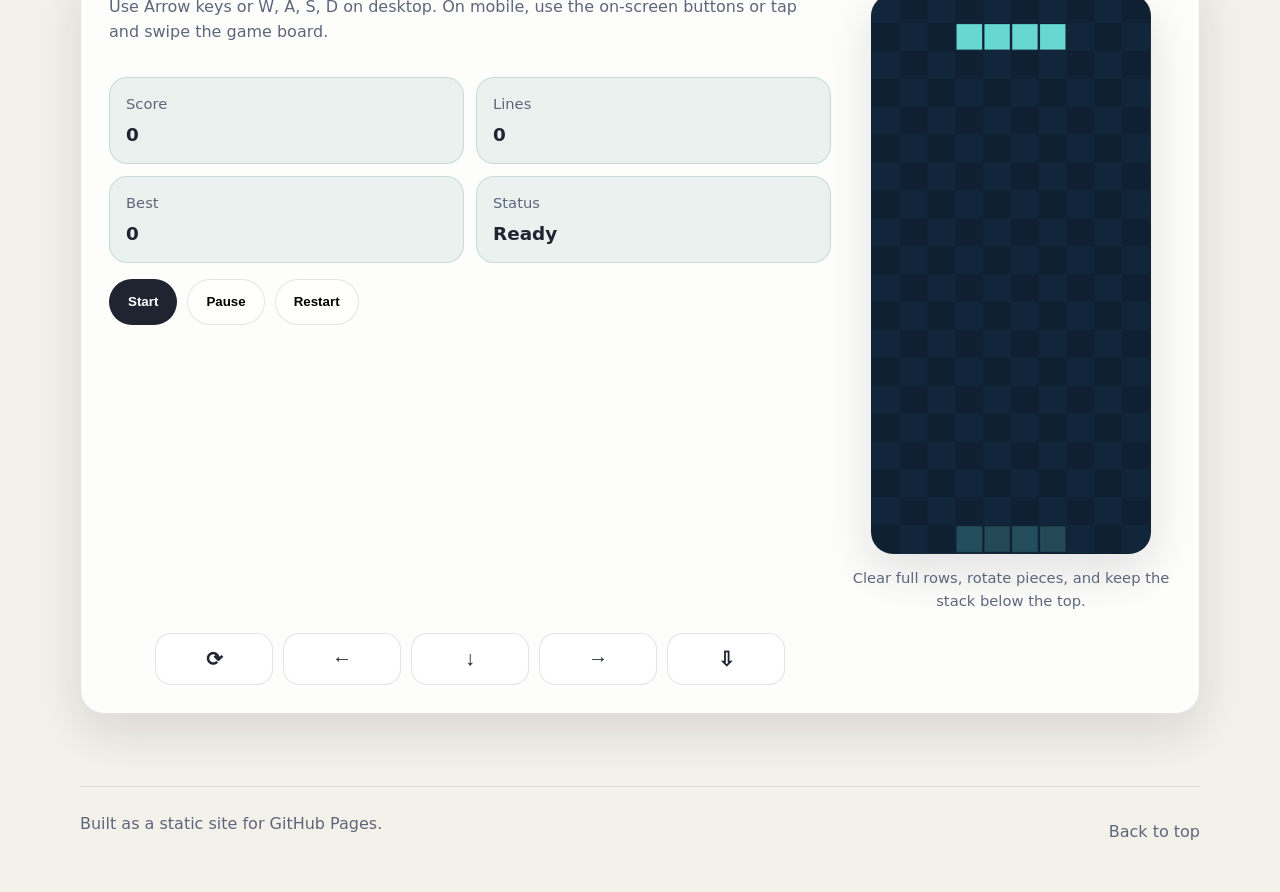
==== commit 58563a8f: "Replace snake slot with Tetris game" ====
--- a/index.html
+++ b/index.html
@@ -56,7 +56,7 @@
             <li>Semantic page structure</li>
             <li>Responsive navigation</li>
             <li>Games section placeholder</li>
-            <li>Future snake game slot</li>
+            <li>Tetris game slot</li>
           </ul>
         </aside>
       </section>
@@ -159,15 +159,16 @@
       <section class="section shell" id="games">
         <div class="section-heading">
           <p class="eyebrow">Games</p>
-          <h2>Snake game is ready to play.</h2>
+          <h2>Tetris is ready to play.</h2>
         </div>
         <div class="games-panel" data-game-shell>
           <div class="games-summary">
             <p>
-              Use Arrow keys or W, A, S, D on desktop. On mobile, use the on-screen buttons or swipe on the game board.
+              Use Arrow keys or W, A, S, D on desktop. On mobile, use the on-screen buttons or tap and swipe the game board.
             </p>
             <div class="game-stats" aria-live="polite">
               <div><span>Score</span><strong data-score>0</strong></div>
+              <div><span>Lines</span><strong data-lines>0</strong></div>
               <div><span>Best</span><strong data-best-score>0</strong></div>
               <div><span>Status</span><strong data-status>Ready</strong></div>
             </div>
@@ -178,14 +179,15 @@
             </div>
           </div>
           <div class="game-board-wrap">
-            <canvas class="game-board" width="360" height="360" data-canvas aria-label="Snake game board" role="img"></canvas>
-            <p class="game-hint">Avoid walls and your own body. Eat the glowing food to grow.</p>
+            <canvas class="game-board" width="240" height="480" data-canvas aria-label="Tetris game board" role="img"></canvas>
+            <p class="game-hint">Clear full rows, rotate pieces, and keep the stack below the top.</p>
           </div>
           <div class="game-controls" aria-label="Mobile controls">
-            <button class="control control-up" type="button" data-dir="up" aria-label="Move up">↑</button>
-            <button class="control control-left" type="button" data-dir="left" aria-label="Move left">←</button>
-            <button class="control control-down" type="button" data-dir="down" aria-label="Move down">↓</button>
-            <button class="control control-right" type="button" data-dir="right" aria-label="Move right">→</button>
+            <button class="control control-rotate" type="button" data-action="rotate" aria-label="Rotate piece">⟳</button>
+            <button class="control control-left" type="button" data-action="left" aria-label="Move left">←</button>
+            <button class="control control-down" type="button" data-action="down" aria-label="Move down">↓</button>
+            <button class="control control-right" type="button" data-action="right" aria-label="Move right">→</button>
+            <button class="control control-drop" type="button" data-action="drop" aria-label="Hard drop">⇩</button>
           </div>
         </div>
       </section>
--- a/styles.css
+++ b/styles.css
@@ -306,7 +306,7 @@
   padding: 28px;
   display: grid;
   gap: 20px;
-  grid-template-columns: minmax(0, 1fr) minmax(320px, 380px);
+  grid-template-columns: minmax(0, 1fr) minmax(260px, 320px);
   align-items: start;
 }
 
@@ -317,7 +317,7 @@
 
 .game-stats {
   display: grid;
-  grid-template-columns: repeat(3, minmax(0, 1fr));
+  grid-template-columns: repeat(2, minmax(0, 1fr));
   gap: 12px;
 }
 
@@ -354,8 +354,8 @@
 }
 
 .game-board {
-  width: min(100%, 360px);
-  aspect-ratio: 1;
+  width: min(100%, 280px);
+  aspect-ratio: 1 / 2;
   border-radius: 22px;
   background:
     radial-gradient(circle at 30% 20%, rgba(255, 255, 255, 0.3), transparent 30%),
@@ -366,15 +366,15 @@
 }
 
 .game-controls {
-  display: grid;
-  grid-template-columns: repeat(3, minmax(0, 1fr));
+  display: flex;
+  flex-wrap: wrap;
   gap: 10px;
-  align-items: center;
-  justify-items: center;
+  justify-content: center;
 }
 
 .control {
-  width: 100%;
+  flex: 1 1 92px;
+  max-width: 118px;
   min-height: 52px;
   border: 1px solid var(--line);
   border-radius: 16px;
@@ -382,22 +382,6 @@
   font-size: 1.25rem;
   font-weight: 700;
   color: var(--text);
-}
-
-.control-up {
-  grid-column: 2;
-}
-
-.control-left {
-  grid-column: 1;
-}
-
-.control-down {
-  grid-column: 2;
-}
-
-.control-right {
-  grid-column: 3;
 }
 
 .game-hint {
@@ -479,7 +463,7 @@
     align-items: flex-start;
   }
 
-  .game-stats {
-    grid-template-columns: 1fr;
-  }
-}
+.game-stats {
+    grid-template-columns: repeat(2, minmax(0, 1fr));
+  }
+}
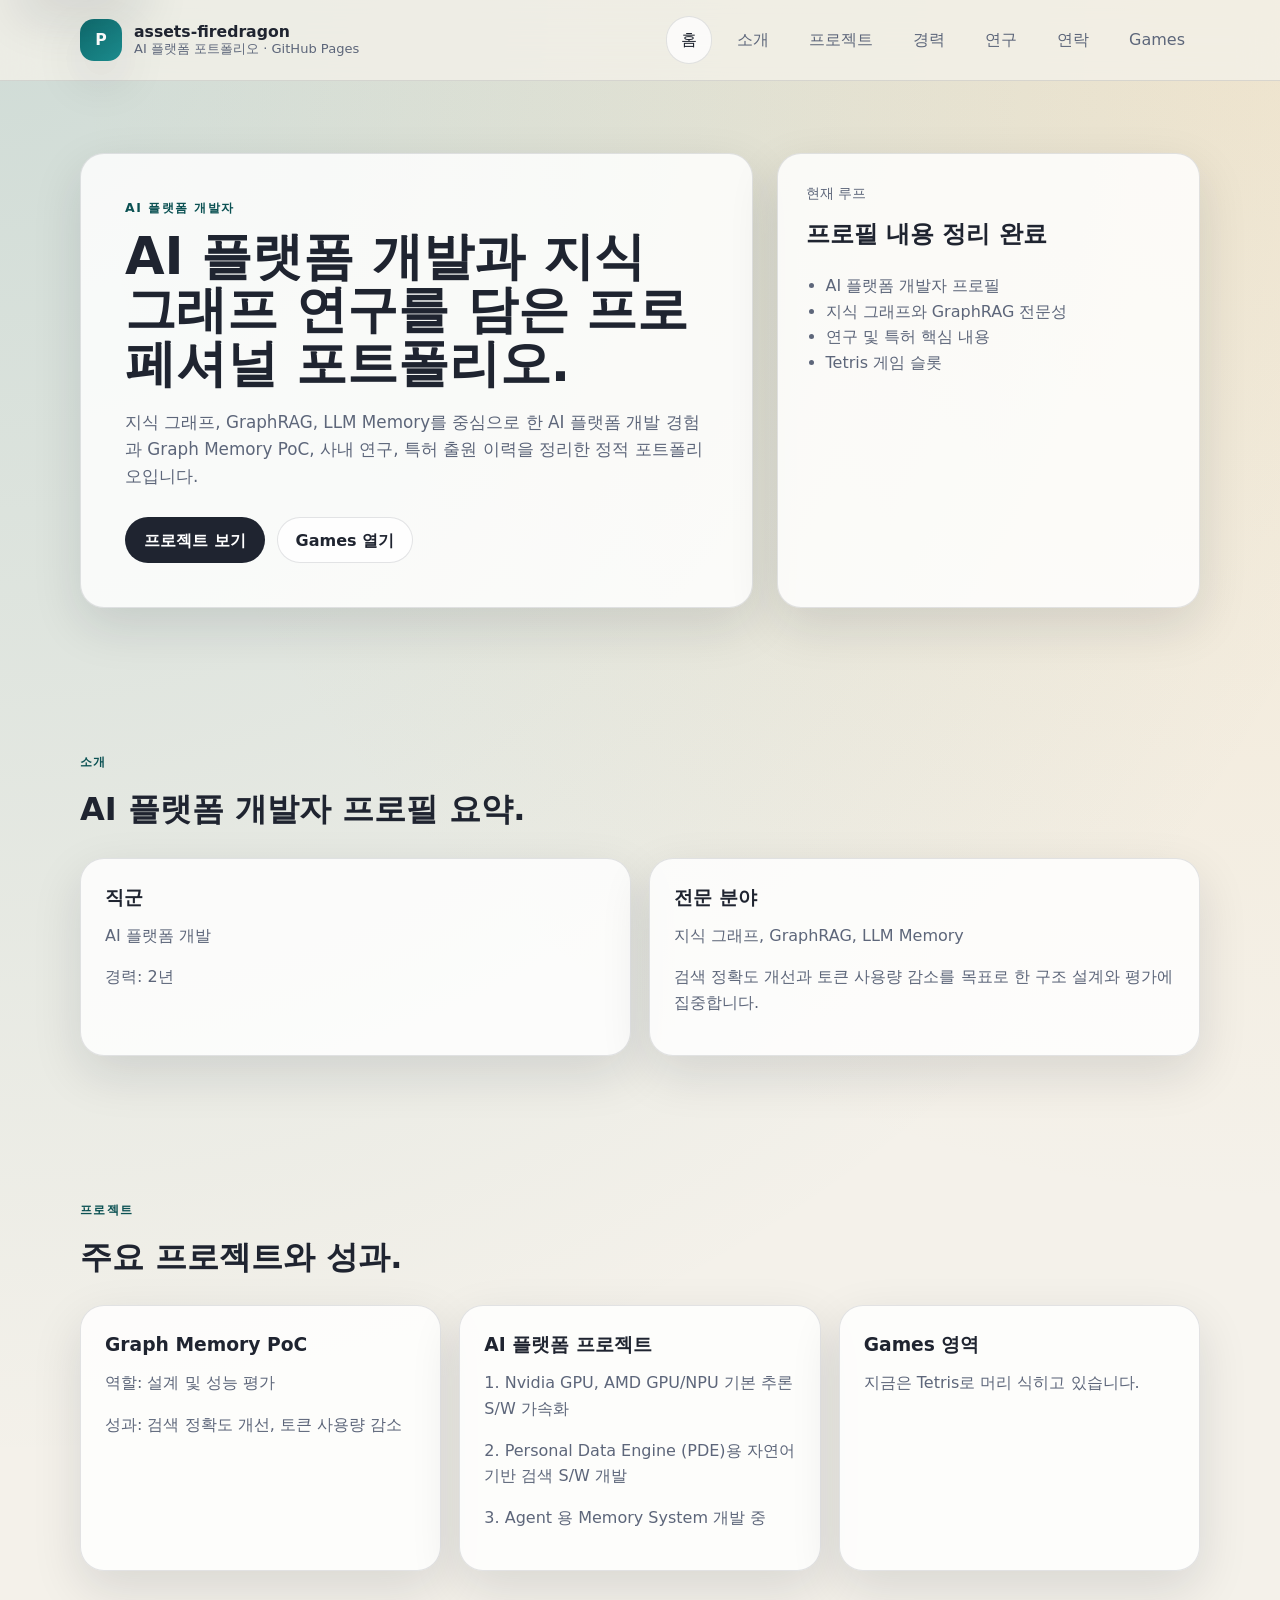
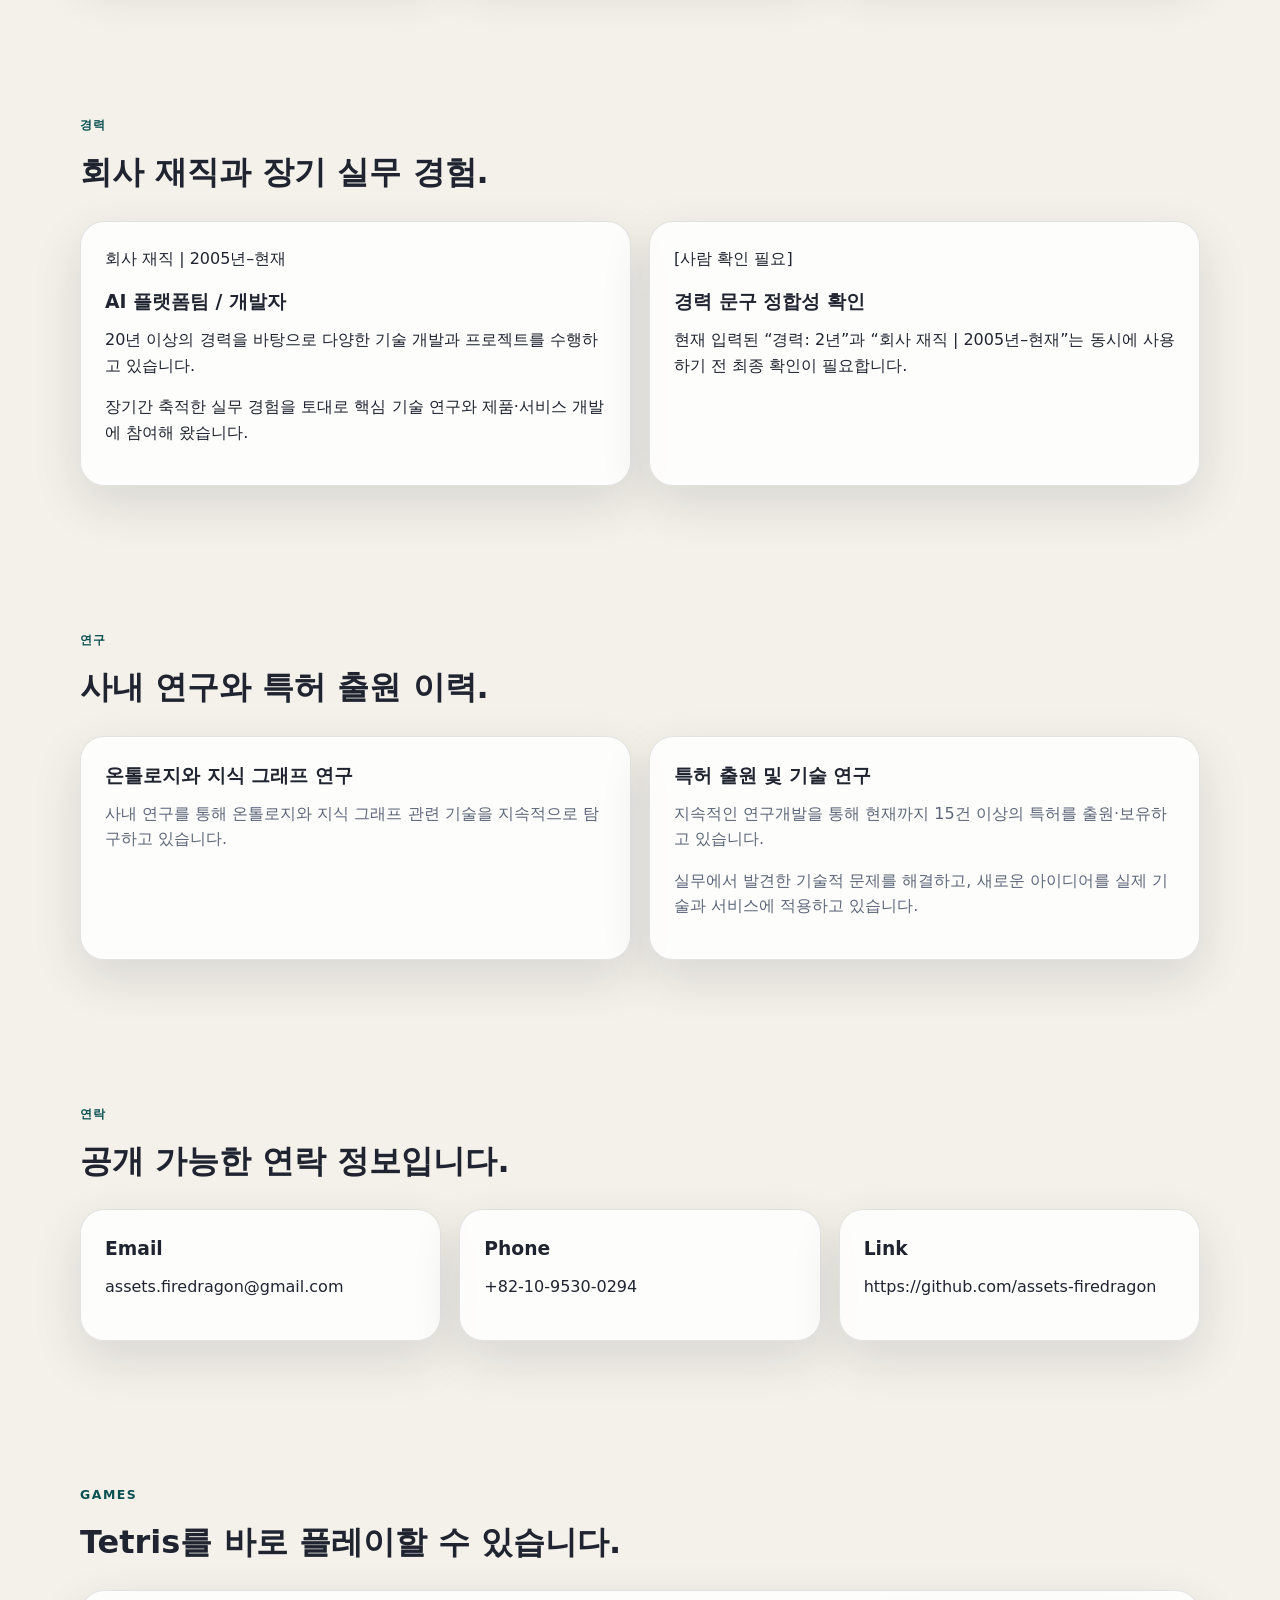
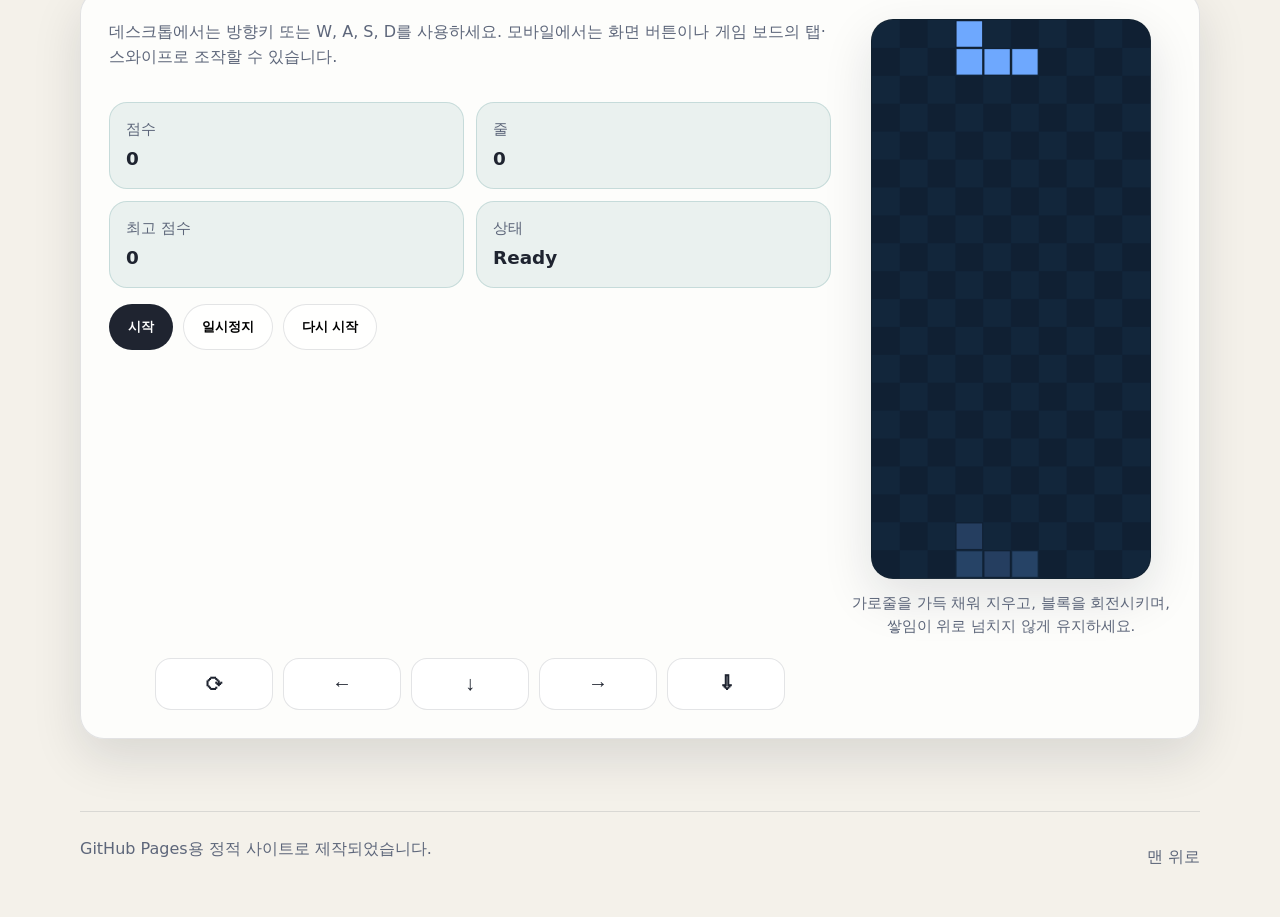
==== commit 7fc7ad11: "Add Korean portfolio project details" ====
--- a/index.html
+++ b/index.html
@@ -1,33 +1,33 @@
 <!doctype html>
-<html lang="en">
+<html lang="ko">
   <head>
     <meta charset="utf-8">
     <meta name="viewport" content="width=device-width, initial-scale=1">
-    <meta name="description" content="Professional portfolio website with a Games section.">
-    <title>assets-firedragon | Professional Portfolio</title>
+    <meta name="description" content="지식 그래프, GraphRAG, LLM Memory를 다루는 AI 플랫폼 개발자 포트폴리오와 Games 섹션입니다.">
+    <title>assets-firedragon | AI 플랫폼 포트폴리오</title>
     <link rel="stylesheet" href="styles.css">
     <script src="script.js" defer></script>
   </head>
   <body>
-    <a class="skip-link" href="#main">Skip to content</a>
+    <a class="skip-link" href="#main">본문 바로가기</a>
 
     <header class="site-header">
       <div class="shell header-shell">
-        <a class="brand" href="#home" aria-label="assets-firedragon home">
+        <a class="brand" href="#home" aria-label="assets-firedragon 홈">
           <span class="brand-mark">P</span>
           <span class="brand-text">
             <strong>assets-firedragon</strong>
-            <small>Professional portfolio · GitHub Pages</small>
+            <small>AI 플랫폼 포트폴리오 · GitHub Pages</small>
           </span>
         </a>
 
-        <nav class="site-nav" aria-label="Primary">
-          <a class="nav-link" href="#home">Home</a>
-          <a class="nav-link" href="#about">About</a>
-          <a class="nav-link" href="#projects">Projects</a>
-          <a class="nav-link" href="#experience">Experience</a>
-          <a class="nav-link" href="#research">Research</a>
-          <a class="nav-link" href="#contact">Contact</a>
+        <nav class="site-nav" aria-label="주요 메뉴">
+          <a class="nav-link" href="#home">홈</a>
+          <a class="nav-link" href="#about">소개</a>
+          <a class="nav-link" href="#projects">프로젝트</a>
+          <a class="nav-link" href="#experience">경력</a>
+          <a class="nav-link" href="#research">연구</a>
+          <a class="nav-link" href="#contact">연락</a>
           <a class="nav-link" href="#games">Games</a>
         </nav>
       </div>
@@ -36,122 +36,128 @@
     <main id="main">
       <section class="hero section shell" id="home">
         <div class="hero-copy">
-          <p class="eyebrow">GitHub Pages ready</p>
-          <h1>A polished portfolio shell with room for projects, research, and games.</h1>
+          <p class="eyebrow">AI 플랫폼 개발자</p>
+          <h1>AI 플랫폼 개발과 지식 그래프 연구를 담은 프로페셔널 포트폴리오.</h1>
           <p class="lead">
-            This site is built as a fast, static portfolio foundation. It already includes
-            a visible Games area, responsive navigation, and the section layout needed for
-            Home, About, Projects, Experience, Research, and Contact.
+            지식 그래프, GraphRAG, LLM Memory를 중심으로 한 AI 플랫폼 개발 경험과
+            Graph Memory PoC, 사내 연구, 특허 출원 이력을 정리한 정적 포트폴리오입니다.
           </p>
           <div class="hero-actions">
-            <a class="button button-primary" href="#projects">View projects</a>
-            <a class="button button-secondary" href="#games">Open Games</a>
-          </div>
-        </div>
-
-        <aside class="hero-card" aria-label="Current build status">
-          <p class="card-label">Current loop</p>
-          <h2>Static shell in place</h2>
+            <a class="button button-primary" href="#projects">프로젝트 보기</a>
+            <a class="button button-secondary" href="#games">Games 열기</a>
+          </div>
+        </div>
+
+        <aside class="hero-card" aria-label="현재 구성 상태">
+          <p class="card-label">현재 루프</p>
+          <h2>프로필 내용 정리 완료</h2>
           <ul class="status-list">
-            <li>Semantic page structure</li>
-            <li>Responsive navigation</li>
-            <li>Games section placeholder</li>
-            <li>Tetris game slot</li>
+            <li>AI 플랫폼 개발자 프로필</li>
+            <li>지식 그래프와 GraphRAG 전문성</li>
+            <li>연구 및 특허 핵심 내용</li>
+            <li>Tetris 게임 슬롯</li>
           </ul>
         </aside>
       </section>
 
       <section class="section shell" id="about">
         <div class="section-heading">
-          <p class="eyebrow">About</p>
-          <h2>Short profile overview and scope.</h2>
+          <p class="eyebrow">소개</p>
+          <h2>AI 플랫폼 개발자 프로필 요약.</h2>
         </div>
         <div class="content-grid">
           <article class="info-card">
-            <h3>Who this site is for</h3>
-            <p>[사람 확인 필요] Confirm the exact name, intro, and career summary before final publishing.</p>
-          </article>
-          <article class="info-card">
-            <h3>Current scope</h3>
-            <p>Static HTML, CSS, and JavaScript only. No backend, database, login, payment, or extra APIs.</p>
+            <h3>직군</h3>
+            <p>AI 플랫폼 개발</p>
+            <p>경력: 2년</p>
+          </article>
+          <article class="info-card">
+            <h3>전문 분야</h3>
+            <p>지식 그래프, GraphRAG, LLM Memory</p>
+            <p>검색 정확도 개선과 토큰 사용량 감소를 목표로 한 구조 설계와 평가에 집중합니다.</p>
           </article>
         </div>
       </section>
 
       <section class="section shell" id="projects">
         <div class="section-heading">
-          <p class="eyebrow">Projects</p>
-          <h2>Selected work and project slots.</h2>
+          <p class="eyebrow">프로젝트</p>
+          <h2>주요 프로젝트와 성과.</h2>
         </div>
         <div class="project-grid">
           <article class="project-card">
-            <h3>Portfolio shell</h3>
-            <p>Completed this loop: root document, stylesheet, script hook, mobile viewport, and section anchors.</p>
+            <h3>Graph Memory PoC</h3>
+            <p>역할: 설계 및 성능 평가</p>
+            <p>성과: 검색 정확도 개선, 토큰 사용량 감소</p>
           </article>
           <article class="project-card">
-            <h3>Professional content</h3>
-            <p>[사람 확인 필요] Add verified project summaries, screenshots, and links before publishing.</p>
+            <h3>AI 플랫폼 프로젝트</h3>
+            <p>1. Nvidia GPU, AMD GPU/NPU 기본 추론 S/W 가속화</p>
+            <p>2. Personal Data Engine (PDE)용 자연어 기반 검색 S/W 개발</p>
+            <p>3. Agent 용 Memory System 개발 중</p>
           </article>
           <article class="project-card">
-            <h3>Games area</h3>
-            <p>The Games tab is present now so game work can be layered in without restructuring the page.</p>
+            <h3>Games 영역</h3>
+            <p>지금은 Tetris로 머리 식히고 있습니다.</p>
           </article>
         </div>
       </section>
 
       <section class="section shell" id="experience">
         <div class="section-heading">
-          <p class="eyebrow">Experience</p>
-          <h2>Experience entries will be confirmed before being written in full.</h2>
+          <p class="eyebrow">경력</p>
+          <h2>회사 재직과 장기 실무 경험.</h2>
         </div>
         <div class="timeline">
           <article class="timeline-card">
-            <p class="timeline-meta">[사람 확인 필요] 2024 - Present</p>
-            <h3>Role overview</h3>
-            <p>Confirm job title, dates, and responsibilities before finalizing this section.</p>
+            <p class="timeline-meta">회사 재직 | 2005년–현재</p>
+            <h3>AI 플랫폼팀 / 개발자</h3>
+            <p>20년 이상의 경력을 바탕으로 다양한 기술 개발과 프로젝트를 수행하고 있습니다.</p>
+            <p>장기간 축적한 실무 경험을 토대로 핵심 기술 연구와 제품·서비스 개발에 참여해 왔습니다.</p>
           </article>
           <article class="timeline-card">
-            <p class="timeline-meta">[사람 확인 필요] 2022 - 2024</p>
-            <h3>Impact</h3>
-            <p>Use concise bullets, measurable outcomes, and short descriptions that read well on mobile.</p>
+            <p class="timeline-meta">[사람 확인 필요]</p>
+            <h3>경력 문구 정합성 확인</h3>
+            <p>현재 입력된 “경력: 2년”과 “회사 재직 | 2005년–현재”는 동시에 사용하기 전 최종 확인이 필요합니다.</p>
           </article>
         </div>
       </section>
 
       <section class="section shell" id="research">
         <div class="section-heading">
-          <p class="eyebrow">Research</p>
-          <h2>Research highlights can live here if the profile needs them.</h2>
+          <p class="eyebrow">연구</p>
+          <h2>사내 연구와 특허 출원 이력.</h2>
         </div>
         <div class="content-grid">
           <article class="info-card">
-            <h3>Topics</h3>
-            <p>[사람 확인 필요] Any publication, presentation, or study detail should be verified before use.</p>
-          </article>
-          <article class="info-card">
-            <h3>Summary</h3>
-            <p>This section stays structurally ready without inventing content that has not been confirmed.</p>
+            <h3>온톨로지와 지식 그래프 연구</h3>
+            <p>사내 연구를 통해 온톨로지와 지식 그래프 관련 기술을 지속적으로 탐구하고 있습니다.</p>
+          </article>
+          <article class="info-card">
+            <h3>특허 출원 및 기술 연구</h3>
+            <p>지속적인 연구개발을 통해 현재까지 15건 이상의 특허를 출원·보유하고 있습니다.</p>
+            <p>실무에서 발견한 기술적 문제를 해결하고, 새로운 아이디어를 실제 기술과 서비스에 적용하고 있습니다.</p>
           </article>
         </div>
       </section>
 
       <section class="section shell" id="contact">
         <div class="section-heading">
-          <p class="eyebrow">Contact</p>
-          <h2>Contact links can be confirmed later without changing structure.</h2>
+          <p class="eyebrow">연락</p>
+          <h2>공개 가능한 연락 정보입니다.</h2>
         </div>
         <div class="contact-grid">
           <article class="contact-card">
             <h3>Email</h3>
-            <p>[사람 확인 필요] Add a confirmed public email or contact form link only after approval.</p>
+            <p><a href="mailto:assets.firedragon@gmail.com">assets.firedragon@gmail.com</a></p>
           </article>
           <article class="contact-card">
-            <h3>Links</h3>
-            <p>[사람 확인 필요] Add GitHub, LinkedIn, or other public profiles after verifying they should be exposed.</p>
+            <h3>Phone</h3>
+            <p><a href="tel:+821095300294">+82-10-9530-0294</a></p>
           </article>
           <article class="contact-card">
-            <h3>Availability</h3>
-            <p>Static site only for now. No backend forms, no database, and no hidden service dependency.</p>
+            <h3>Link</h3>
+            <p><a href="https://github.com/assets-firedragon" target="_blank" rel="noopener noreferrer">https://github.com/assets-firedragon</a></p>
           </article>
         </div>
       </section>
@@ -159,43 +165,43 @@
       <section class="section shell" id="games">
         <div class="section-heading">
           <p class="eyebrow">Games</p>
-          <h2>Tetris is ready to play.</h2>
+          <h2>Tetris를 바로 플레이할 수 있습니다.</h2>
         </div>
         <div class="games-panel" data-game-shell>
           <div class="games-summary">
             <p>
-              Use Arrow keys or W, A, S, D on desktop. On mobile, use the on-screen buttons or tap and swipe the game board.
+              데스크톱에서는 방향키 또는 W, A, S, D를 사용하세요. 모바일에서는 화면 버튼이나 게임 보드의 탭·스와이프로 조작할 수 있습니다.
             </p>
             <div class="game-stats" aria-live="polite">
-              <div><span>Score</span><strong data-score>0</strong></div>
-              <div><span>Lines</span><strong data-lines>0</strong></div>
-              <div><span>Best</span><strong data-best-score>0</strong></div>
-              <div><span>Status</span><strong data-status>Ready</strong></div>
+              <div><span>점수</span><strong data-score>0</strong></div>
+              <div><span>줄</span><strong data-lines>0</strong></div>
+              <div><span>최고 점수</span><strong data-best-score>0</strong></div>
+              <div><span>상태</span><strong data-status>대기</strong></div>
             </div>
             <div class="game-actions">
-              <button class="button button-primary" type="button" data-start>Start</button>
-              <button class="button button-secondary" type="button" data-pause>Pause</button>
-              <button class="button button-secondary" type="button" data-restart>Restart</button>
+              <button class="button button-primary" type="button" data-start>시작</button>
+              <button class="button button-secondary" type="button" data-pause>일시정지</button>
+              <button class="button button-secondary" type="button" data-restart>다시 시작</button>
             </div>
           </div>
           <div class="game-board-wrap">
-            <canvas class="game-board" width="240" height="480" data-canvas aria-label="Tetris game board" role="img"></canvas>
-            <p class="game-hint">Clear full rows, rotate pieces, and keep the stack below the top.</p>
-          </div>
-          <div class="game-controls" aria-label="Mobile controls">
-            <button class="control control-rotate" type="button" data-action="rotate" aria-label="Rotate piece">⟳</button>
-            <button class="control control-left" type="button" data-action="left" aria-label="Move left">←</button>
-            <button class="control control-down" type="button" data-action="down" aria-label="Move down">↓</button>
-            <button class="control control-right" type="button" data-action="right" aria-label="Move right">→</button>
-            <button class="control control-drop" type="button" data-action="drop" aria-label="Hard drop">⇩</button>
+            <canvas class="game-board" width="240" height="480" data-canvas aria-label="테트리스 게임 보드" role="img"></canvas>
+            <p class="game-hint">가로줄을 가득 채워 지우고, 블록을 회전시키며, 쌓임이 위로 넘치지 않게 유지하세요.</p>
+          </div>
+          <div class="game-controls" aria-label="모바일 조작">
+            <button class="control control-rotate" type="button" data-action="rotate" aria-label="블록 회전">⟳</button>
+            <button class="control control-left" type="button" data-action="left" aria-label="왼쪽으로 이동">←</button>
+            <button class="control control-down" type="button" data-action="down" aria-label="아래로 이동">↓</button>
+            <button class="control control-right" type="button" data-action="right" aria-label="오른쪽으로 이동">→</button>
+            <button class="control control-drop" type="button" data-action="drop" aria-label="한 번에 떨어뜨리기">⇩</button>
           </div>
         </div>
       </section>
     </main>
 
     <footer class="site-footer shell">
-      <p>Built as a static site for GitHub Pages.</p>
-      <a href="#home">Back to top</a>
+      <p>GitHub Pages용 정적 사이트로 제작되었습니다.</p>
+      <a href="#home">맨 위로</a>
     </footer>
   </body>
 </html>
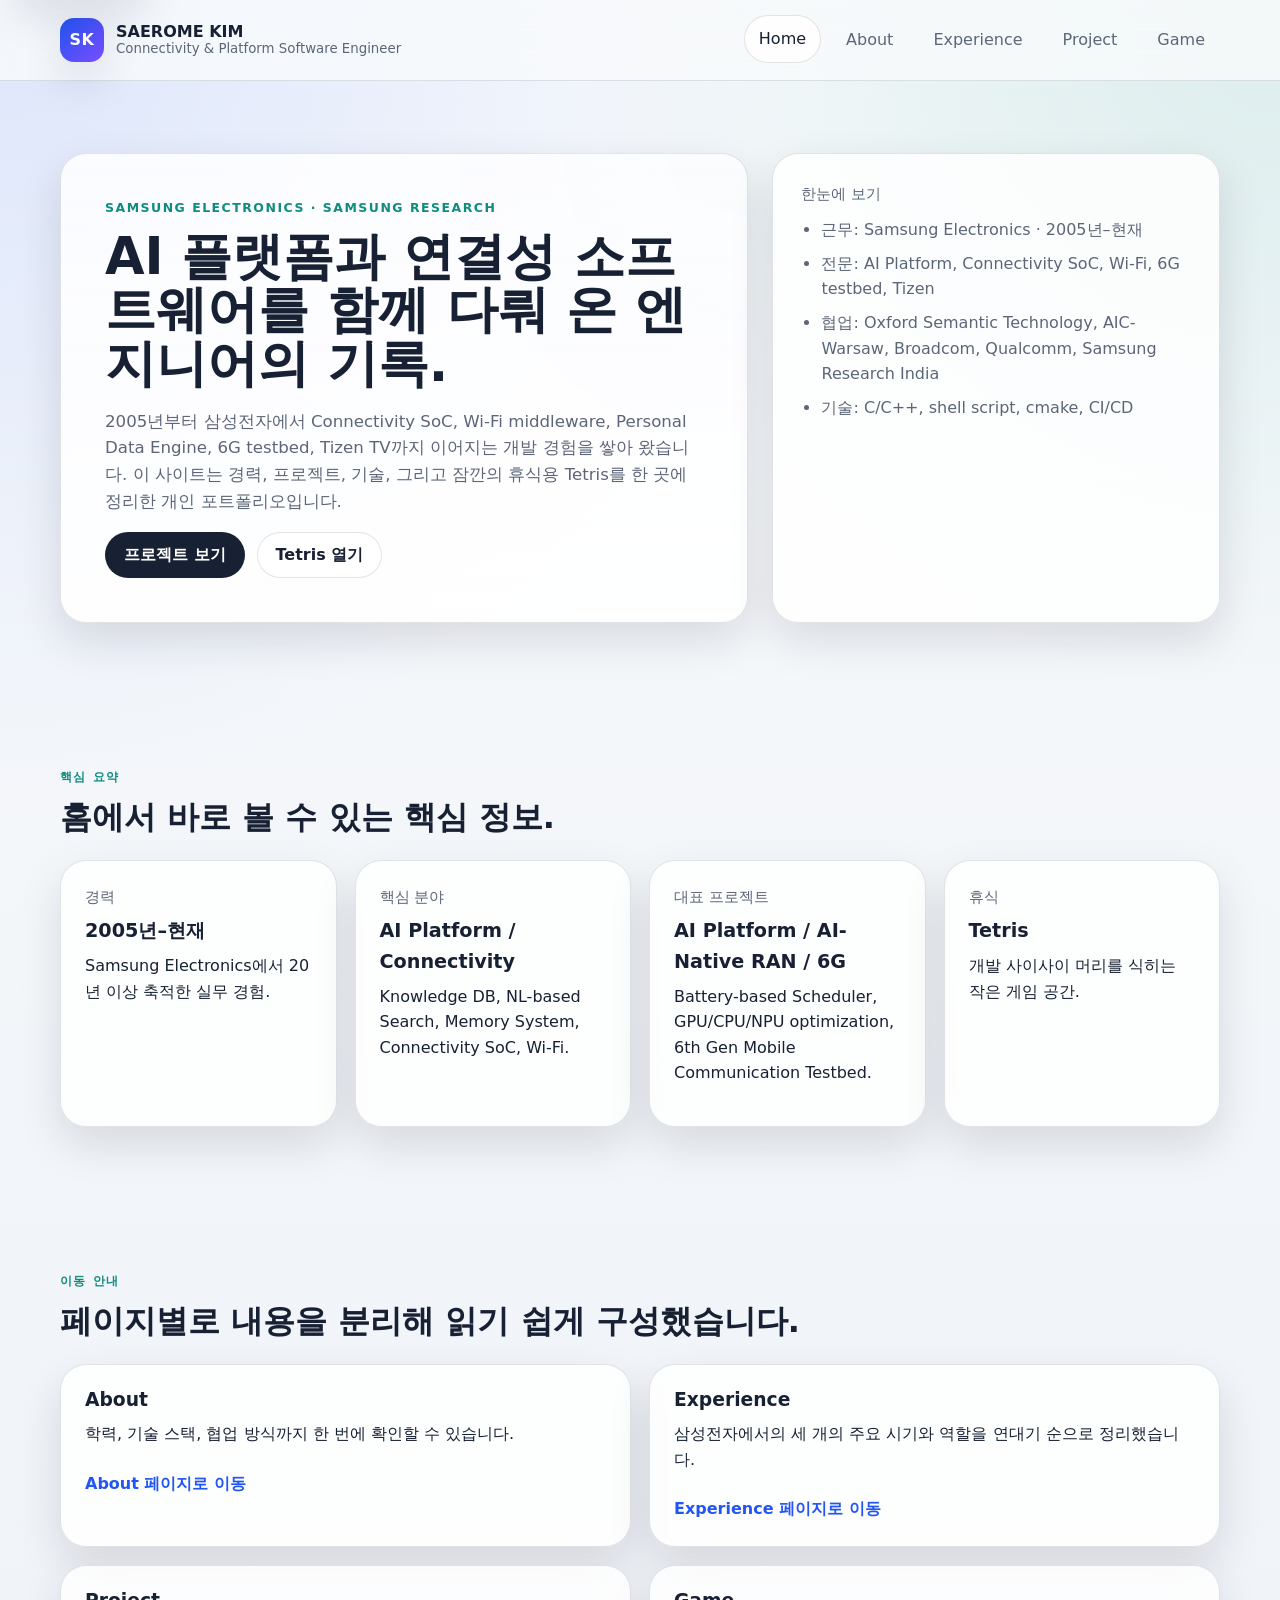
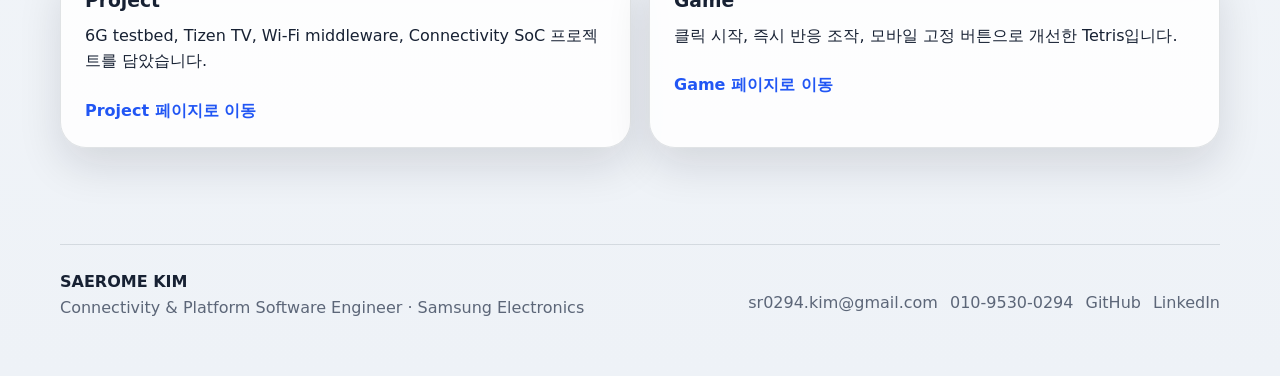
==== commit e00a3c50: "Refresh portfolio from updated CV" ====
--- a/index.html
+++ b/index.html
@@ -3,205 +3,134 @@
   <head>
     <meta charset="utf-8">
     <meta name="viewport" content="width=device-width, initial-scale=1">
-    <meta name="description" content="지식 그래프, GraphRAG, LLM Memory를 다루는 AI 플랫폼 개발자 포트폴리오와 Games 섹션입니다.">
-    <title>assets-firedragon | AI 플랫폼 포트폴리오</title>
+    <meta
+      name="description"
+      content="SAEROME KIM의 연결성, 무선, 플랫폼 소프트웨어 경력과 프로젝트, 그리고 Tetris 게임을 담은 개인 포트폴리오."
+    >
+    <title>SAEROME KIM | AI Platform &amp; Connectivity Software Engineer</title>
     <link rel="stylesheet" href="styles.css">
     <script src="script.js" defer></script>
   </head>
-  <body>
+  <body class="page page-home" data-page="home">
     <a class="skip-link" href="#main">본문 바로가기</a>
 
     <header class="site-header">
       <div class="shell header-shell">
-        <a class="brand" href="#home" aria-label="assets-firedragon 홈">
-          <span class="brand-mark">P</span>
+        <a class="brand" href="index.html" aria-label="SAEROME KIM 홈">
+          <span class="brand-mark">SK</span>
           <span class="brand-text">
-            <strong>assets-firedragon</strong>
-            <small>AI 플랫폼 포트폴리오 · GitHub Pages</small>
+            <strong>SAEROME KIM</strong>
+            <small>Connectivity &amp; Platform Software Engineer</small>
           </span>
         </a>
 
         <nav class="site-nav" aria-label="주요 메뉴">
-          <a class="nav-link" href="#home">홈</a>
-          <a class="nav-link" href="#about">소개</a>
-          <a class="nav-link" href="#projects">프로젝트</a>
-          <a class="nav-link" href="#experience">경력</a>
-          <a class="nav-link" href="#research">연구</a>
-          <a class="nav-link" href="#contact">연락</a>
-          <a class="nav-link" href="#games">Games</a>
+          <a class="nav-link" href="index.html">Home</a>
+          <a class="nav-link" href="about.html">About</a>
+          <a class="nav-link" href="experience.html">Experience</a>
+          <a class="nav-link" href="projects.html">Project</a>
+          <a class="nav-link" href="game.html">Game</a>
         </nav>
       </div>
     </header>
 
     <main id="main">
-      <section class="hero section shell" id="home">
-        <div class="hero-copy">
-          <p class="eyebrow">AI 플랫폼 개발자</p>
-          <h1>AI 플랫폼 개발과 지식 그래프 연구를 담은 프로페셔널 포트폴리오.</h1>
+      <section class="page-hero shell">
+        <div class="page-hero__copy panel panel-hero">
+          <p class="eyebrow">Samsung Electronics · Samsung Research</p>
+          <h1>AI 플랫폼과 연결성 소프트웨어를 함께 다뤄 온 엔지니어의 기록.</h1>
           <p class="lead">
-            지식 그래프, GraphRAG, LLM Memory를 중심으로 한 AI 플랫폼 개발 경험과
-            Graph Memory PoC, 사내 연구, 특허 출원 이력을 정리한 정적 포트폴리오입니다.
+            2005년부터 삼성전자에서 Connectivity SoC, Wi-Fi middleware, Personal Data Engine,
+            6G testbed, Tizen TV까지 이어지는 개발 경험을 쌓아 왔습니다.
+            이 사이트는 경력, 프로젝트, 기술, 그리고 잠깐의 휴식용 Tetris를 한 곳에 정리한 개인 포트폴리오입니다.
           </p>
           <div class="hero-actions">
-            <a class="button button-primary" href="#projects">프로젝트 보기</a>
-            <a class="button button-secondary" href="#games">Games 열기</a>
+            <a class="button button-primary" href="projects.html">프로젝트 보기</a>
+            <a class="button button-secondary" href="game.html">Tetris 열기</a>
           </div>
         </div>
 
-        <aside class="hero-card" aria-label="현재 구성 상태">
-          <p class="card-label">현재 루프</p>
-          <h2>프로필 내용 정리 완료</h2>
+        <aside class="page-hero__aside panel">
+          <p class="card-label">한눈에 보기</p>
           <ul class="status-list">
-            <li>AI 플랫폼 개발자 프로필</li>
-            <li>지식 그래프와 GraphRAG 전문성</li>
-            <li>연구 및 특허 핵심 내용</li>
-            <li>Tetris 게임 슬롯</li>
+            <li>근무: Samsung Electronics · 2005년–현재</li>
+            <li>전문: AI Platform, Connectivity SoC, Wi-Fi, 6G testbed, Tizen</li>
+            <li>협업: Oxford Semantic Technology, AIC-Warsaw, Broadcom, Qualcomm, Samsung Research India</li>
+            <li>기술: C/C++, shell script, cmake, CI/CD</li>
           </ul>
         </aside>
       </section>
 
-      <section class="section shell" id="about">
+      <section class="section shell">
         <div class="section-heading">
-          <p class="eyebrow">소개</p>
-          <h2>AI 플랫폼 개발자 프로필 요약.</h2>
+          <p class="eyebrow">핵심 요약</p>
+          <h2>홈에서 바로 볼 수 있는 핵심 정보.</h2>
         </div>
-        <div class="content-grid">
-          <article class="info-card">
-            <h3>직군</h3>
-            <p>AI 플랫폼 개발</p>
-            <p>경력: 2년</p>
+        <div class="metric-grid">
+          <article class="metric-card">
+            <span>경력</span>
+            <strong>2005년–현재</strong>
+            <p>Samsung Electronics에서 20년 이상 축적한 실무 경험.</p>
           </article>
-          <article class="info-card">
-            <h3>전문 분야</h3>
-            <p>지식 그래프, GraphRAG, LLM Memory</p>
-            <p>검색 정확도 개선과 토큰 사용량 감소를 목표로 한 구조 설계와 평가에 집중합니다.</p>
+          <article class="metric-card">
+            <span>핵심 분야</span>
+            <strong>AI Platform / Connectivity</strong>
+            <p>Knowledge DB, NL-based Search, Memory System, Connectivity SoC, Wi-Fi.</p>
+          </article>
+          <article class="metric-card">
+            <span>대표 프로젝트</span>
+            <strong>AI Platform / AI-Native RAN / 6G</strong>
+            <p>Battery-based Scheduler, GPU/CPU/NPU optimization, 6th Gen Mobile Communication Testbed.</p>
+          </article>
+          <article class="metric-card">
+            <span>휴식</span>
+            <strong>Tetris</strong>
+            <p>개발 사이사이 머리를 식히는 작은 게임 공간.</p>
           </article>
         </div>
       </section>
 
-      <section class="section shell" id="projects">
+      <section class="section shell">
         <div class="section-heading">
-          <p class="eyebrow">프로젝트</p>
-          <h2>주요 프로젝트와 성과.</h2>
+          <p class="eyebrow">이동 안내</p>
+          <h2>페이지별로 내용을 분리해 읽기 쉽게 구성했습니다.</h2>
         </div>
-        <div class="project-grid">
-          <article class="project-card">
-            <h3>Graph Memory PoC</h3>
-            <p>역할: 설계 및 성능 평가</p>
-            <p>성과: 검색 정확도 개선, 토큰 사용량 감소</p>
+        <div class="link-grid">
+          <article class="link-card">
+            <h3>About</h3>
+            <p>학력, 기술 스택, 협업 방식까지 한 번에 확인할 수 있습니다.</p>
+            <a class="text-link" href="about.html">About 페이지로 이동</a>
           </article>
-          <article class="project-card">
-            <h3>AI 플랫폼 프로젝트</h3>
-            <p>1. Nvidia GPU, AMD GPU/NPU 기본 추론 S/W 가속화</p>
-            <p>2. Personal Data Engine (PDE)용 자연어 기반 검색 S/W 개발</p>
-            <p>3. Agent 용 Memory System 개발 중</p>
+          <article class="link-card">
+            <h3>Experience</h3>
+            <p>삼성전자에서의 세 개의 주요 시기와 역할을 연대기 순으로 정리했습니다.</p>
+            <a class="text-link" href="experience.html">Experience 페이지로 이동</a>
           </article>
-          <article class="project-card">
-            <h3>Games 영역</h3>
-            <p>지금은 Tetris로 머리 식히고 있습니다.</p>
+          <article class="link-card">
+            <h3>Project</h3>
+            <p>6G testbed, Tizen TV, Wi-Fi middleware, Connectivity SoC 프로젝트를 담았습니다.</p>
+            <a class="text-link" href="projects.html">Project 페이지로 이동</a>
           </article>
-        </div>
-      </section>
-
-      <section class="section shell" id="experience">
-        <div class="section-heading">
-          <p class="eyebrow">경력</p>
-          <h2>회사 재직과 장기 실무 경험.</h2>
-        </div>
-        <div class="timeline">
-          <article class="timeline-card">
-            <p class="timeline-meta">회사 재직 | 2005년–현재</p>
-            <h3>AI 플랫폼팀 / 개발자</h3>
-            <p>20년 이상의 경력을 바탕으로 다양한 기술 개발과 프로젝트를 수행하고 있습니다.</p>
-            <p>장기간 축적한 실무 경험을 토대로 핵심 기술 연구와 제품·서비스 개발에 참여해 왔습니다.</p>
+          <article class="link-card">
+            <h3>Game</h3>
+            <p>클릭 시작, 즉시 반응 조작, 모바일 고정 버튼으로 개선한 Tetris입니다.</p>
+            <a class="text-link" href="game.html">Game 페이지로 이동</a>
           </article>
-          <article class="timeline-card">
-            <p class="timeline-meta">[사람 확인 필요]</p>
-            <h3>경력 문구 정합성 확인</h3>
-            <p>현재 입력된 “경력: 2년”과 “회사 재직 | 2005년–현재”는 동시에 사용하기 전 최종 확인이 필요합니다.</p>
-          </article>
-        </div>
-      </section>
-
-      <section class="section shell" id="research">
-        <div class="section-heading">
-          <p class="eyebrow">연구</p>
-          <h2>사내 연구와 특허 출원 이력.</h2>
-        </div>
-        <div class="content-grid">
-          <article class="info-card">
-            <h3>온톨로지와 지식 그래프 연구</h3>
-            <p>사내 연구를 통해 온톨로지와 지식 그래프 관련 기술을 지속적으로 탐구하고 있습니다.</p>
-          </article>
-          <article class="info-card">
-            <h3>특허 출원 및 기술 연구</h3>
-            <p>지속적인 연구개발을 통해 현재까지 15건 이상의 특허를 출원·보유하고 있습니다.</p>
-            <p>실무에서 발견한 기술적 문제를 해결하고, 새로운 아이디어를 실제 기술과 서비스에 적용하고 있습니다.</p>
-          </article>
-        </div>
-      </section>
-
-      <section class="section shell" id="contact">
-        <div class="section-heading">
-          <p class="eyebrow">연락</p>
-          <h2>공개 가능한 연락 정보입니다.</h2>
-        </div>
-        <div class="contact-grid">
-          <article class="contact-card">
-            <h3>Email</h3>
-            <p><a href="mailto:assets.firedragon@gmail.com">assets.firedragon@gmail.com</a></p>
-          </article>
-          <article class="contact-card">
-            <h3>Phone</h3>
-            <p><a href="tel:+821095300294">+82-10-9530-0294</a></p>
-          </article>
-          <article class="contact-card">
-            <h3>Link</h3>
-            <p><a href="https://github.com/assets-firedragon" target="_blank" rel="noopener noreferrer">https://github.com/assets-firedragon</a></p>
-          </article>
-        </div>
-      </section>
-
-      <section class="section shell" id="games">
-        <div class="section-heading">
-          <p class="eyebrow">Games</p>
-          <h2>Tetris를 바로 플레이할 수 있습니다.</h2>
-        </div>
-        <div class="games-panel" data-game-shell>
-          <div class="games-summary">
-            <p>
-              데스크톱에서는 방향키 또는 W, A, S, D를 사용하세요. 모바일에서는 화면 버튼이나 게임 보드의 탭·스와이프로 조작할 수 있습니다.
-            </p>
-            <div class="game-stats" aria-live="polite">
-              <div><span>점수</span><strong data-score>0</strong></div>
-              <div><span>줄</span><strong data-lines>0</strong></div>
-              <div><span>최고 점수</span><strong data-best-score>0</strong></div>
-              <div><span>상태</span><strong data-status>대기</strong></div>
-            </div>
-            <div class="game-actions">
-              <button class="button button-primary" type="button" data-start>시작</button>
-              <button class="button button-secondary" type="button" data-pause>일시정지</button>
-              <button class="button button-secondary" type="button" data-restart>다시 시작</button>
-            </div>
-          </div>
-          <div class="game-board-wrap">
-            <canvas class="game-board" width="240" height="480" data-canvas aria-label="테트리스 게임 보드" role="img"></canvas>
-            <p class="game-hint">가로줄을 가득 채워 지우고, 블록을 회전시키며, 쌓임이 위로 넘치지 않게 유지하세요.</p>
-          </div>
-          <div class="game-controls" aria-label="모바일 조작">
-            <button class="control control-rotate" type="button" data-action="rotate" aria-label="블록 회전">⟳</button>
-            <button class="control control-left" type="button" data-action="left" aria-label="왼쪽으로 이동">←</button>
-            <button class="control control-down" type="button" data-action="down" aria-label="아래로 이동">↓</button>
-            <button class="control control-right" type="button" data-action="right" aria-label="오른쪽으로 이동">→</button>
-            <button class="control control-drop" type="button" data-action="drop" aria-label="한 번에 떨어뜨리기">⇩</button>
-          </div>
         </div>
       </section>
     </main>
 
     <footer class="site-footer shell">
-      <p>GitHub Pages용 정적 사이트로 제작되었습니다.</p>
-      <a href="#home">맨 위로</a>
+      <div>
+        <strong>SAEROME KIM</strong>
+        <p>Connectivity &amp; Platform Software Engineer · Samsung Electronics</p>
+      </div>
+      <div class="footer-links">
+        <a href="mailto:sr0294.kim@gmail.com">sr0294.kim@gmail.com</a>
+        <a href="tel:+821095300294">010-9530-0294</a>
+        <a href="https://github.com/saerome-kim" target="_blank" rel="noopener noreferrer">GitHub</a>
+        <a href="https://www.linkedin.com/in/saerome-kim-599068230/" target="_blank" rel="noopener noreferrer">LinkedIn</a>
+      </div>
     </footer>
   </body>
 </html>
--- a/styles.css
+++ b/styles.css
@@ -1,16 +1,18 @@
 :root {
   color-scheme: light;
-  --bg: #f4f1ea;
-  --surface: rgba(255, 255, 255, 0.82);
+  --bg: #eef2f7;
+  --bg-strong: #f7f9fc;
+  --surface: rgba(255, 255, 255, 0.84);
   --surface-strong: #ffffff;
-  --text: #1f2430;
-  --muted: #5d667a;
-  --line: rgba(31, 36, 48, 0.12);
-  --accent: #0f6b6d;
-  --accent-strong: #0b5153;
-  --shadow: 0 18px 50px rgba(20, 28, 40, 0.12);
-  --radius: 24px;
-  --shell: min(1120px, calc(100vw - 32px));
+  --text: #172133;
+  --muted: #5c6678;
+  --line: rgba(23, 33, 51, 0.12);
+  --accent: #2156f4;
+  --accent-2: #0f8c7e;
+  --accent-3: #7a4dff;
+  --shadow: 0 18px 44px rgba(14, 20, 35, 0.12);
+  --radius: 26px;
+  --shell: min(1160px, calc(100vw - 32px));
 }
 
 *,
@@ -27,11 +29,11 @@
   margin: 0;
   font-family: Inter, ui-sans-serif, system-ui, -apple-system, BlinkMacSystemFont, "Segoe UI", sans-serif;
   color: var(--text);
+  line-height: 1.6;
   background:
-    radial-gradient(circle at top left, rgba(15, 107, 109, 0.16), transparent 34%),
-    radial-gradient(circle at top right, rgba(237, 180, 84, 0.18), transparent 28%),
-    var(--bg);
-  line-height: 1.6;
+    radial-gradient(circle at top left, rgba(33, 86, 244, 0.12), transparent 34%),
+    radial-gradient(circle at top right, rgba(15, 140, 126, 0.12), transparent 30%),
+    linear-gradient(180deg, #f8fafc 0%, var(--bg) 100%);
   overflow-x: clip;
 }
 
@@ -46,9 +48,9 @@
 
 .skip-link {
   position: absolute;
-  top: -48px;
+  top: -50px;
   left: 16px;
-  z-index: 20;
+  z-index: 100;
   padding: 10px 14px;
   border-radius: 999px;
   background: var(--surface-strong);
@@ -68,9 +70,9 @@
 .site-header {
   position: sticky;
   top: 0;
-  z-index: 10;
+  z-index: 30;
   backdrop-filter: blur(18px);
-  background: rgba(244, 241, 234, 0.78);
+  background: rgba(248, 250, 252, 0.82);
   border-bottom: 1px solid var(--line);
 }
 
@@ -86,23 +88,25 @@
   display: inline-flex;
   align-items: center;
   gap: 12px;
-  font-size: 0.98rem;
+  min-width: 0;
 }
 
 .brand-mark {
   display: grid;
   place-items: center;
-  width: 42px;
-  height: 42px;
+  width: 44px;
+  height: 44px;
   border-radius: 14px;
-  background: linear-gradient(135deg, var(--accent), #1c8c8e);
+  background: linear-gradient(135deg, var(--accent), var(--accent-3));
   color: #fff;
-  font-weight: 700;
+  font-weight: 800;
+  letter-spacing: 0.04em;
   box-shadow: var(--shadow);
 }
 
 .brand-text {
   display: grid;
+  min-width: 0;
 }
 
 .brand-text strong,
@@ -126,30 +130,39 @@
   border-radius: 999px;
   border: 1px solid transparent;
   color: var(--muted);
-  transition: background-color 160ms ease, border-color 160ms ease, color 160ms ease;
+  transition: background-color 160ms ease, border-color 160ms ease, color 160ms ease, transform 160ms ease;
 }
 
 .nav-link:hover,
 .nav-link[aria-current="page"] {
   color: var(--text);
-  background: rgba(255, 255, 255, 0.72);
+  background: rgba(255, 255, 255, 0.84);
   border-color: var(--line);
-}
-
+  transform: translateY(-1px);
+}
+
+main {
+  padding-bottom: 24px;
+}
+
+.page-hero,
 .section {
   padding: 72px 0;
 }
 
-.hero {
-  display: grid;
-  grid-template-columns: minmax(0, 1.35fr) minmax(280px, 0.85fr);
+.page-hero {
+  display: grid;
+  grid-template-columns: minmax(0, 1.2fr) minmax(280px, 0.78fr);
   gap: 24px;
   align-items: stretch;
 }
 
-.hero-copy,
-.hero-card,
+.panel,
+.panel-hero,
 .info-card,
+.link-card,
+.metric-card,
+.timeline-card,
 .project-card,
 .games-panel {
   background: var(--surface);
@@ -158,17 +171,24 @@
   box-shadow: var(--shadow);
 }
 
-.hero-copy {
+.panel-hero {
   padding: 44px;
+  background:
+    linear-gradient(180deg, rgba(255, 255, 255, 0.84), rgba(255, 255, 255, 0.9)),
+    radial-gradient(circle at top right, rgba(33, 86, 244, 0.08), transparent 42%);
+}
+
+.page-hero__aside {
+  padding: 28px;
 }
 
 .eyebrow {
   margin: 0 0 12px;
-  color: var(--accent-strong);
+  color: var(--accent-2);
   text-transform: uppercase;
   letter-spacing: 0.12em;
   font-size: 0.78rem;
-  font-weight: 700;
+  font-weight: 800;
 }
 
 h1,
@@ -184,14 +204,26 @@
   line-height: 1.05;
 }
 
+h2 {
+  margin-bottom: 0;
+  font-size: clamp(1.5rem, 2.5vw, 2.2rem);
+  line-height: 1.15;
+}
+
+h3 {
+  margin-bottom: 10px;
+  line-height: 1.2;
+}
+
 .lead {
-  max-width: 62ch;
-  margin-bottom: 28px;
-  color: var(--muted);
-  font-size: 1.05rem;
-}
-
-.hero-actions {
+  max-width: 68ch;
+  color: var(--muted);
+  font-size: 1.04rem;
+}
+
+.hero-actions,
+.game-actions,
+.footer-links {
   display: flex;
   flex-wrap: wrap;
   gap: 12px;
@@ -205,7 +237,12 @@
   padding: 0 18px;
   border-radius: 999px;
   border: 1px solid var(--line);
-  font-weight: 600;
+  font-weight: 700;
+  transition: transform 160ms ease, background-color 160ms ease, color 160ms ease, border-color 160ms ease;
+}
+
+.button:hover {
+  transform: translateY(-1px);
 }
 
 .button-primary {
@@ -215,104 +252,125 @@
 
 .button-primary:hover {
   color: #fff;
-  background: #11161f;
+  background: #0e1624;
 }
 
 .button-secondary {
-  background: rgba(255, 255, 255, 0.72);
-}
-
-.hero-card {
-  padding: 28px;
+  background: rgba(255, 255, 255, 0.86);
+}
+
+.button:focus,
+.control:focus,
+.nav-link:focus,
+.text-link:focus,
+a:focus-visible {
+  outline: 3px solid rgba(33, 86, 244, 0.32);
+  outline-offset: 2px;
 }
 
 .card-label {
-  margin-bottom: 10px;
-  color: var(--muted);
-  font-size: 0.9rem;
-}
-
-.status-list {
-  margin: 18px 0 0;
+  margin-bottom: 12px;
+  color: var(--muted);
+  font-size: 0.92rem;
+}
+
+.status-list,
+.bullet-list {
+  margin: 0;
   padding-left: 20px;
   color: var(--muted);
 }
 
+.status-list li + li,
+.bullet-list li + li {
+  margin-top: 8px;
+}
+
 .section-heading {
-  margin-bottom: 22px;
+  margin-bottom: 24px;
 }
 
 .section-heading h2 {
-  margin-bottom: 0;
-  font-size: clamp(1.5rem, 2.5vw, 2.2rem);
-}
-
+  margin-top: 0;
+}
+
+.metric-grid,
 .content-grid,
-.project-grid {
+.link-grid,
+.project-grid,
+.timeline {
   display: grid;
   gap: 18px;
+}
+
+.metric-grid {
+  grid-template-columns: repeat(4, minmax(0, 1fr));
 }
 
 .content-grid {
   grid-template-columns: repeat(2, minmax(0, 1fr));
 }
 
+.link-grid {
+  grid-template-columns: repeat(2, minmax(0, 1fr));
+}
+
 .project-grid {
-  grid-template-columns: repeat(3, minmax(0, 1fr));
-}
-
-.timeline,
-.contact-grid {
-  display: grid;
-  gap: 18px;
+  grid-template-columns: repeat(2, minmax(0, 1fr));
+}
+
+.project-grid--wide {
+  grid-template-columns: repeat(2, minmax(0, 1fr));
 }
 
 .timeline {
   grid-template-columns: repeat(2, minmax(0, 1fr));
 }
 
-.contact-grid {
-  grid-template-columns: repeat(3, minmax(0, 1fr));
-}
-
+.metric-card,
 .info-card,
-.project-card {
+.link-card,
+.project-card,
+.timeline-card {
   padding: 24px;
 }
 
-.timeline-card,
-.contact-card {
-  padding: 24px;
-  border-radius: var(--radius);
-  background: var(--surface);
-  border: 1px solid var(--line);
-  box-shadow: var(--shadow);
-}
-
-.info-card h3,
-.project-card h3,
-.timeline-card h3,
-.contact-card h3 {
-  margin-bottom: 10px;
-}
-
-.info-card p,
-.project-card p,
-.games-panel p {
-  color: var(--muted);
+.metric-card span,
+.project-meta,
+.timeline-meta {
+  display: block;
+  color: var(--muted);
+  font-size: 0.92rem;
+}
+
+.metric-card strong {
+  display: block;
+  margin: 8px 0 6px;
+  font-size: 1.2rem;
+}
+
+.text-link {
+  display: inline-flex;
+  margin-top: 8px;
+  color: var(--accent);
+  font-weight: 700;
+}
+
+.text-link:hover {
+  color: var(--accent-2);
 }
 
 .games-panel {
   padding: 28px;
   display: grid;
-  gap: 20px;
-  grid-template-columns: minmax(0, 1fr) minmax(260px, 320px);
+  grid-template-columns: minmax(0, 1fr) minmax(280px, 340px);
+  gap: 22px;
   align-items: start;
 }
 
 .games-summary {
   display: grid;
-  gap: 16px;
+  gap: 18px;
 }
 
 .game-stats {
@@ -324,8 +382,8 @@
 .game-stats div {
   padding: 14px 16px;
   border-radius: 18px;
-  background: rgba(15, 107, 109, 0.08);
-  border: 1px solid rgba(15, 107, 109, 0.16);
+  background: rgba(33, 86, 244, 0.08);
+  border: 1px solid rgba(33, 86, 244, 0.14);
 }
 
 .game-stats span,
@@ -338,31 +396,83 @@
 .game-stats strong {
   display: block;
   margin-top: 4px;
+  font-size: 1.16rem;
+}
+
+.game-stage {
+  position: relative;
+  justify-self: center;
+  width: min(100%, 300px);
+  border-radius: 24px;
+}
+
+.game-board {
+  display: block;
+  width: 100%;
+  aspect-ratio: 1 / 2;
+  border-radius: 24px;
+  background:
+    radial-gradient(circle at 30% 20%, rgba(255, 255, 255, 0.16), transparent 28%),
+    linear-gradient(180deg, #0f1a2d 0%, #10243b 100%);
+  border: 1px solid rgba(16, 32, 48, 0.18);
+  box-shadow: inset 0 0 0 1px rgba(255, 255, 255, 0.04), var(--shadow);
+  touch-action: none;
+}
+
+.game-overlay {
+  position: absolute;
+  inset: 0;
+  display: grid;
+  place-items: center;
+  gap: 8px;
+  padding: 24px;
+  text-align: center;
+  color: #fff;
+  background: linear-gradient(180deg, rgba(10, 16, 28, 0.1), rgba(10, 16, 28, 0.55));
+  border-radius: 24px;
+  opacity: 0;
+  pointer-events: none;
+  transition: opacity 180ms ease;
+}
+
+.game-overlay.is-visible {
+  opacity: 1;
+  pointer-events: auto;
+}
+
+.game-overlay strong {
   font-size: 1.15rem;
 }
 
-.game-actions {
-  display: flex;
-  flex-wrap: wrap;
-  gap: 10px;
-}
-
-.game-board-wrap {
-  display: grid;
-  gap: 12px;
-  justify-items: center;
-}
-
-.game-board {
-  width: min(100%, 280px);
-  aspect-ratio: 1 / 2;
-  border-radius: 22px;
-  background:
-    radial-gradient(circle at 30% 20%, rgba(255, 255, 255, 0.3), transparent 30%),
-    #102030;
-  border: 1px solid rgba(16, 32, 48, 0.16);
-  box-shadow: inset 0 0 0 1px rgba(255,255,255,0.04), var(--shadow);
-  touch-action: none;
+.game-overlay p {
+  margin: 0;
+  max-width: 20ch;
+}
+
+.game-overlay.is-shaking {
+  animation: shake 460ms cubic-bezier(0.36, 0.07, 0.19, 0.97) both;
+}
+
+.game-fx {
+  position: absolute;
+  inset: 0;
+  overflow: hidden;
+  pointer-events: none;
+  border-radius: 24px;
+}
+
+.burst-particle {
+  position: absolute;
+  left: 50%;
+  top: var(--top);
+  width: var(--size);
+  height: var(--size);
+  border-radius: 999px;
+  background: var(--color);
+  opacity: 0.95;
+  box-shadow: 0 0 18px rgba(255, 255, 255, 0.22);
+  transform: translate(-50%, -50%);
+  animation: burst 640ms ease-out forwards;
 }
 
 .game-controls {
@@ -375,35 +485,29 @@
 .control {
   flex: 1 1 92px;
   max-width: 118px;
-  min-height: 52px;
+  min-height: 54px;
   border: 1px solid var(--line);
   border-radius: 16px;
-  background: rgba(255, 255, 255, 0.82);
-  font-size: 1.25rem;
-  font-weight: 700;
+  background: rgba(255, 255, 255, 0.86);
   color: var(--text);
+  font-size: 1.2rem;
+  font-weight: 800;
+  touch-action: manipulation;
+  user-select: none;
+}
+
+.games-panel.is-inverted {
+  filter: invert(1) hue-rotate(180deg);
+}
+
+.games-panel.is-inverted .game-board,
+.games-panel.is-inverted .game-overlay {
+  filter: none;
 }
 
 .game-hint {
   margin: 0;
   text-align: center;
-}
-
-.game-board:focus,
-.control:focus,
-.button:focus {
-  outline: 3px solid rgba(15, 107, 109, 0.35);
-  outline-offset: 2px;
-}
-
-.games-placeholder {
-  margin-top: 18px;
-  padding: 18px;
-  border-radius: 18px;
-  background: rgba(15, 107, 109, 0.08);
-  border: 1px dashed rgba(15, 107, 109, 0.3);
-  color: var(--accent-strong);
-  font-weight: 600;
 }
 
 .site-footer {
@@ -416,24 +520,68 @@
   border-top: 1px solid var(--line);
 }
 
-@media (max-width: 900px) {
-  .hero,
+.site-footer strong {
+  display: block;
+  color: var(--text);
+}
+
+.footer-links a {
+  color: var(--muted);
+}
+
+.footer-links a:hover {
+  color: var(--accent);
+}
+
+@keyframes shake {
+  10%,
+  90% {
+    transform: translateX(-1px);
+  }
+  20%,
+  80% {
+    transform: translateX(2px);
+  }
+  30%,
+  50%,
+  70% {
+    transform: translateX(-3px);
+  }
+  40%,
+  60% {
+    transform: translateX(3px);
+  }
+}
+
+@keyframes burst {
+  0% {
+    opacity: 1;
+    transform: translate(-50%, -50%) scale(0.85);
+  }
+  100% {
+    opacity: 0;
+    transform: translate(calc(-50% + var(--dx)), calc(-50% + var(--dy))) scale(0.25);
+  }
+}
+
+@media (max-width: 980px) {
+  .page-hero,
+  .games-panel,
+  .metric-grid,
+  .timeline {
+    grid-template-columns: 1fr;
+  }
+
   .content-grid,
-  .project-grid,
-  .timeline,
-  .contact-grid,
-  .games-panel {
-    grid-template-columns: 1fr;
-  }
-
-  .hero-copy {
-    padding: 32px;
-  }
-}
-
-@media (max-width: 640px) {
+  .link-grid,
+  .project-grid {
+    grid-template-columns: repeat(2, minmax(0, 1fr));
+  }
+}
+
+@media (max-width: 720px) {
   .shell {
-    width: min(100vw - 20px, 1120px);
+    width: min(100vw - 20px, 1160px);
   }
 
   .header-shell {
@@ -443,19 +591,28 @@
 
   .site-nav {
     justify-content: flex-start;
-    gap: 8px;
-  }
-
+  }
+
+  .page-hero,
   .section {
     padding: 56px 0;
   }
 
-  .hero-copy,
-  .hero-card,
+  .panel-hero,
+  .page-hero__aside,
+  .metric-card,
   .info-card,
+  .link-card,
   .project-card,
+  .timeline-card,
   .games-panel {
     padding: 22px;
+  }
+
+  .content-grid,
+  .link-grid,
+  .project-grid {
+    grid-template-columns: 1fr;
   }
 
   .site-footer {
@@ -463,7 +620,54 @@
     align-items: flex-start;
   }
 
-.game-stats {
-    grid-template-columns: repeat(2, minmax(0, 1fr));
-  }
-}
+  body[data-page="game"] .games-panel {
+    padding-bottom: 172px;
+  }
+
+  body[data-page="game"] .game-controls {
+    position: fixed;
+    left: 50%;
+    bottom: max(12px, env(safe-area-inset-bottom));
+    z-index: 40;
+    width: min(92vw, 560px);
+    transform: translateX(-50%);
+    padding: 14px;
+    background: rgba(255, 255, 255, 0.9);
+    backdrop-filter: blur(18px);
+    border: 1px solid var(--line);
+    border-radius: 24px;
+    box-shadow: var(--shadow);
+  }
+
+  body[data-page="game"] .control {
+    max-width: none;
+  }
+}
+
+@media (max-width: 520px) {
+  .brand-text small {
+    font-size: 0.82rem;
+  }
+
+  .hero-actions,
+  .game-actions,
+  .footer-links {
+    gap: 10px;
+  }
+
+  .button {
+    width: 100%;
+  }
+
+  .button {
+    flex: 1 1 100%;
+  }
+
+  .control {
+    width: auto;
+  }
+
+  .game-stats {
+    grid-template-columns: 1fr;
+  }
+}
